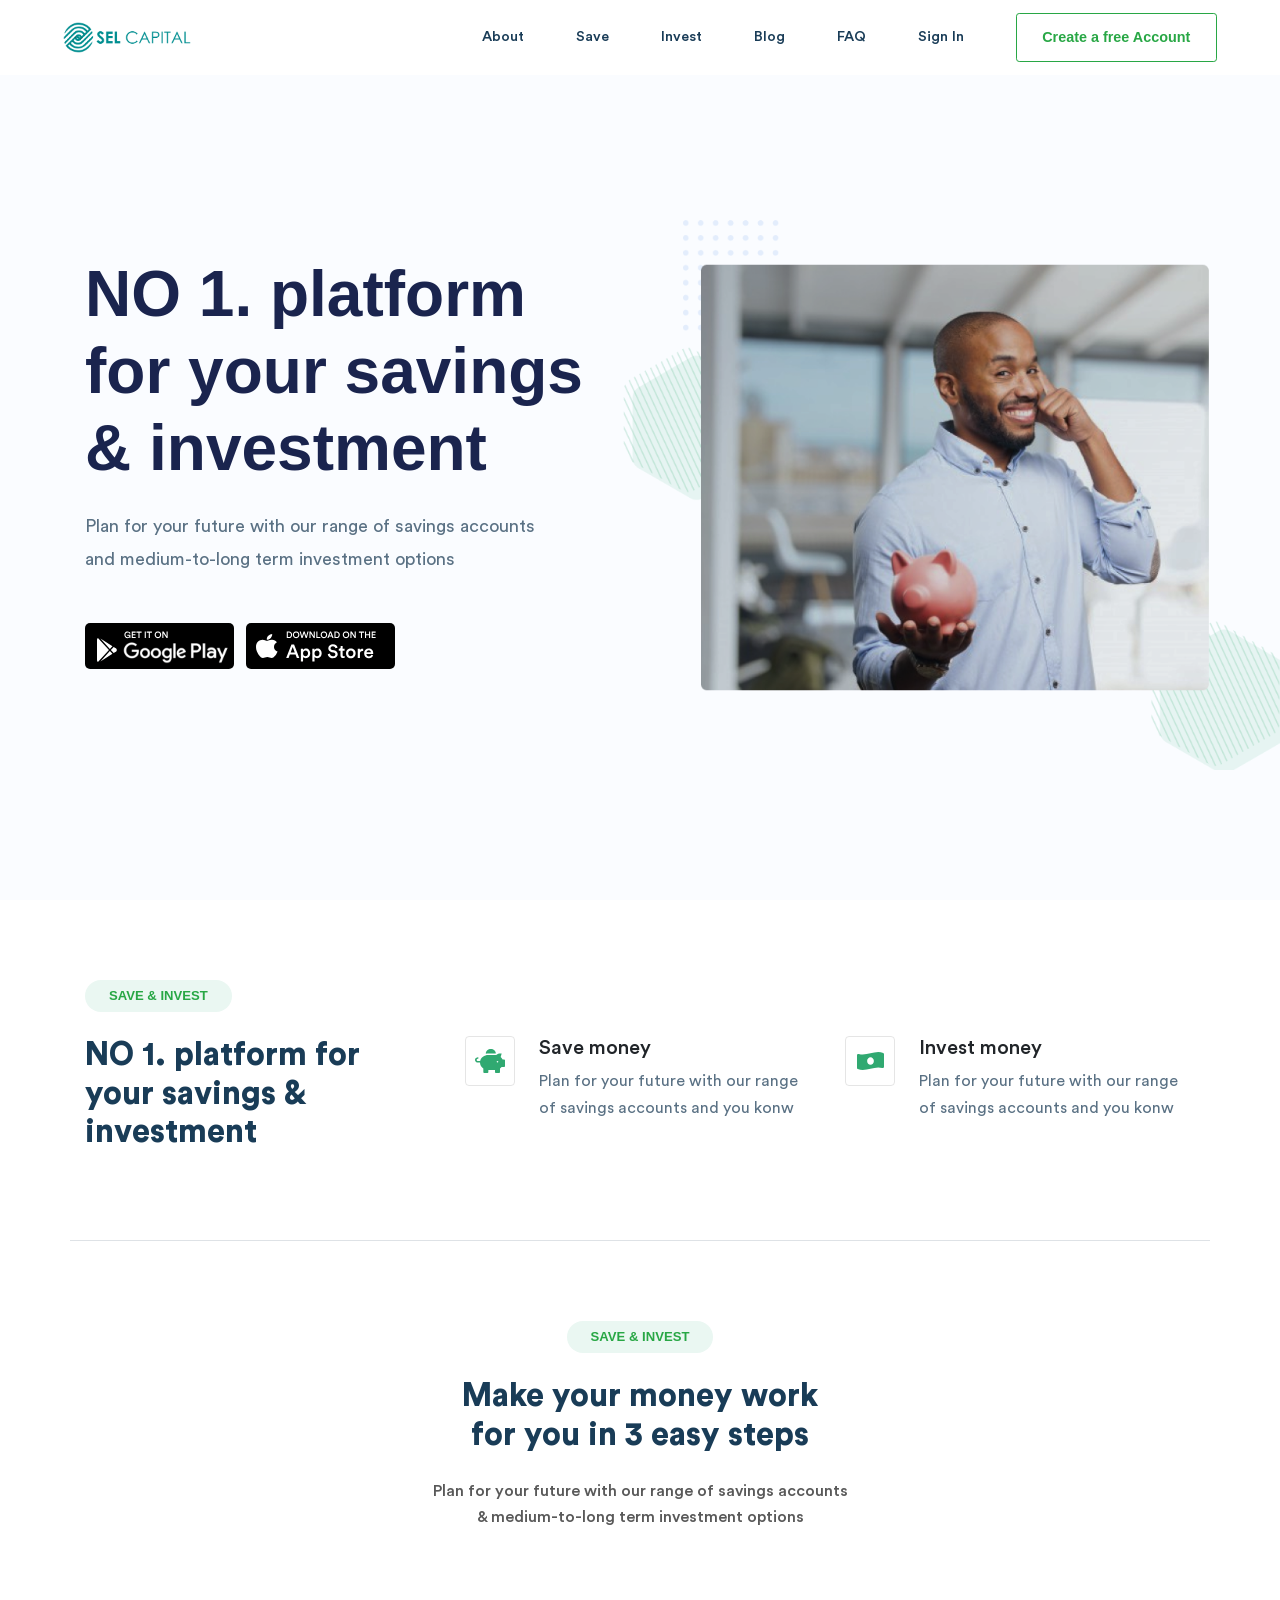
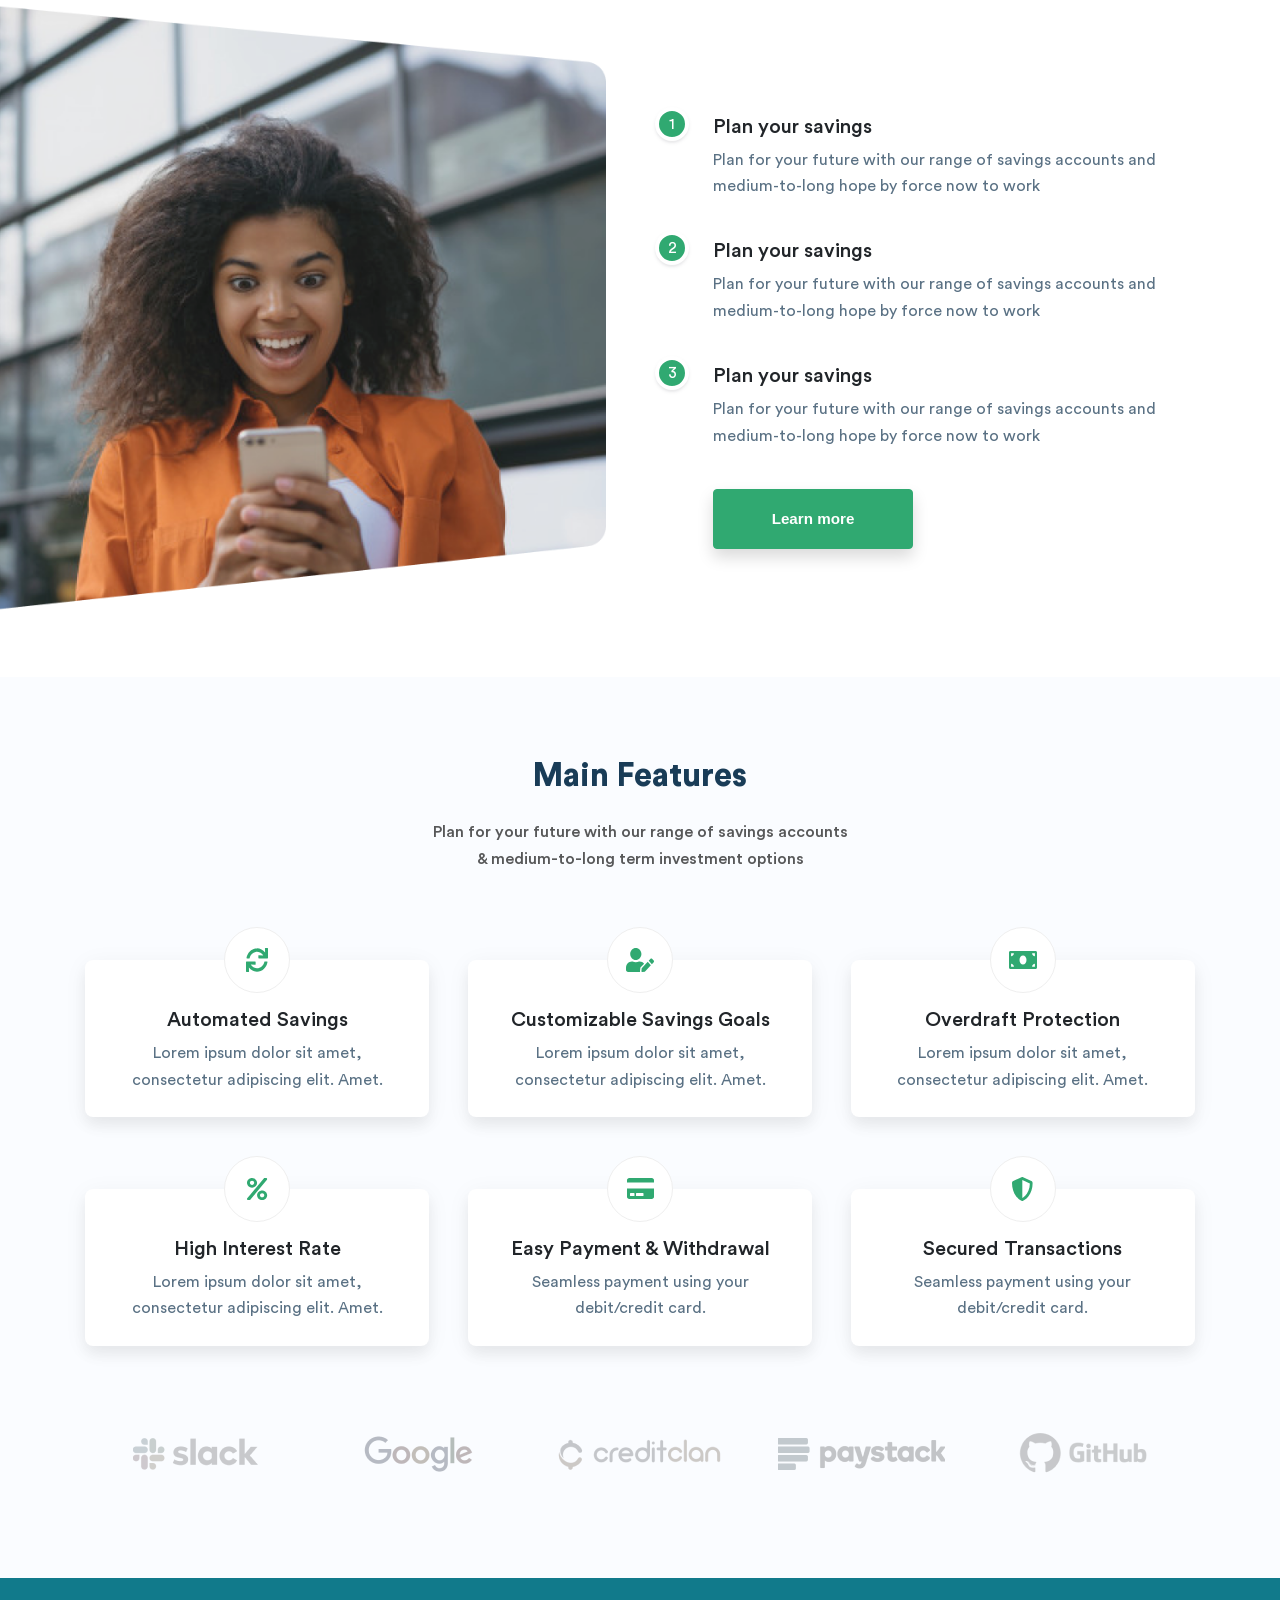
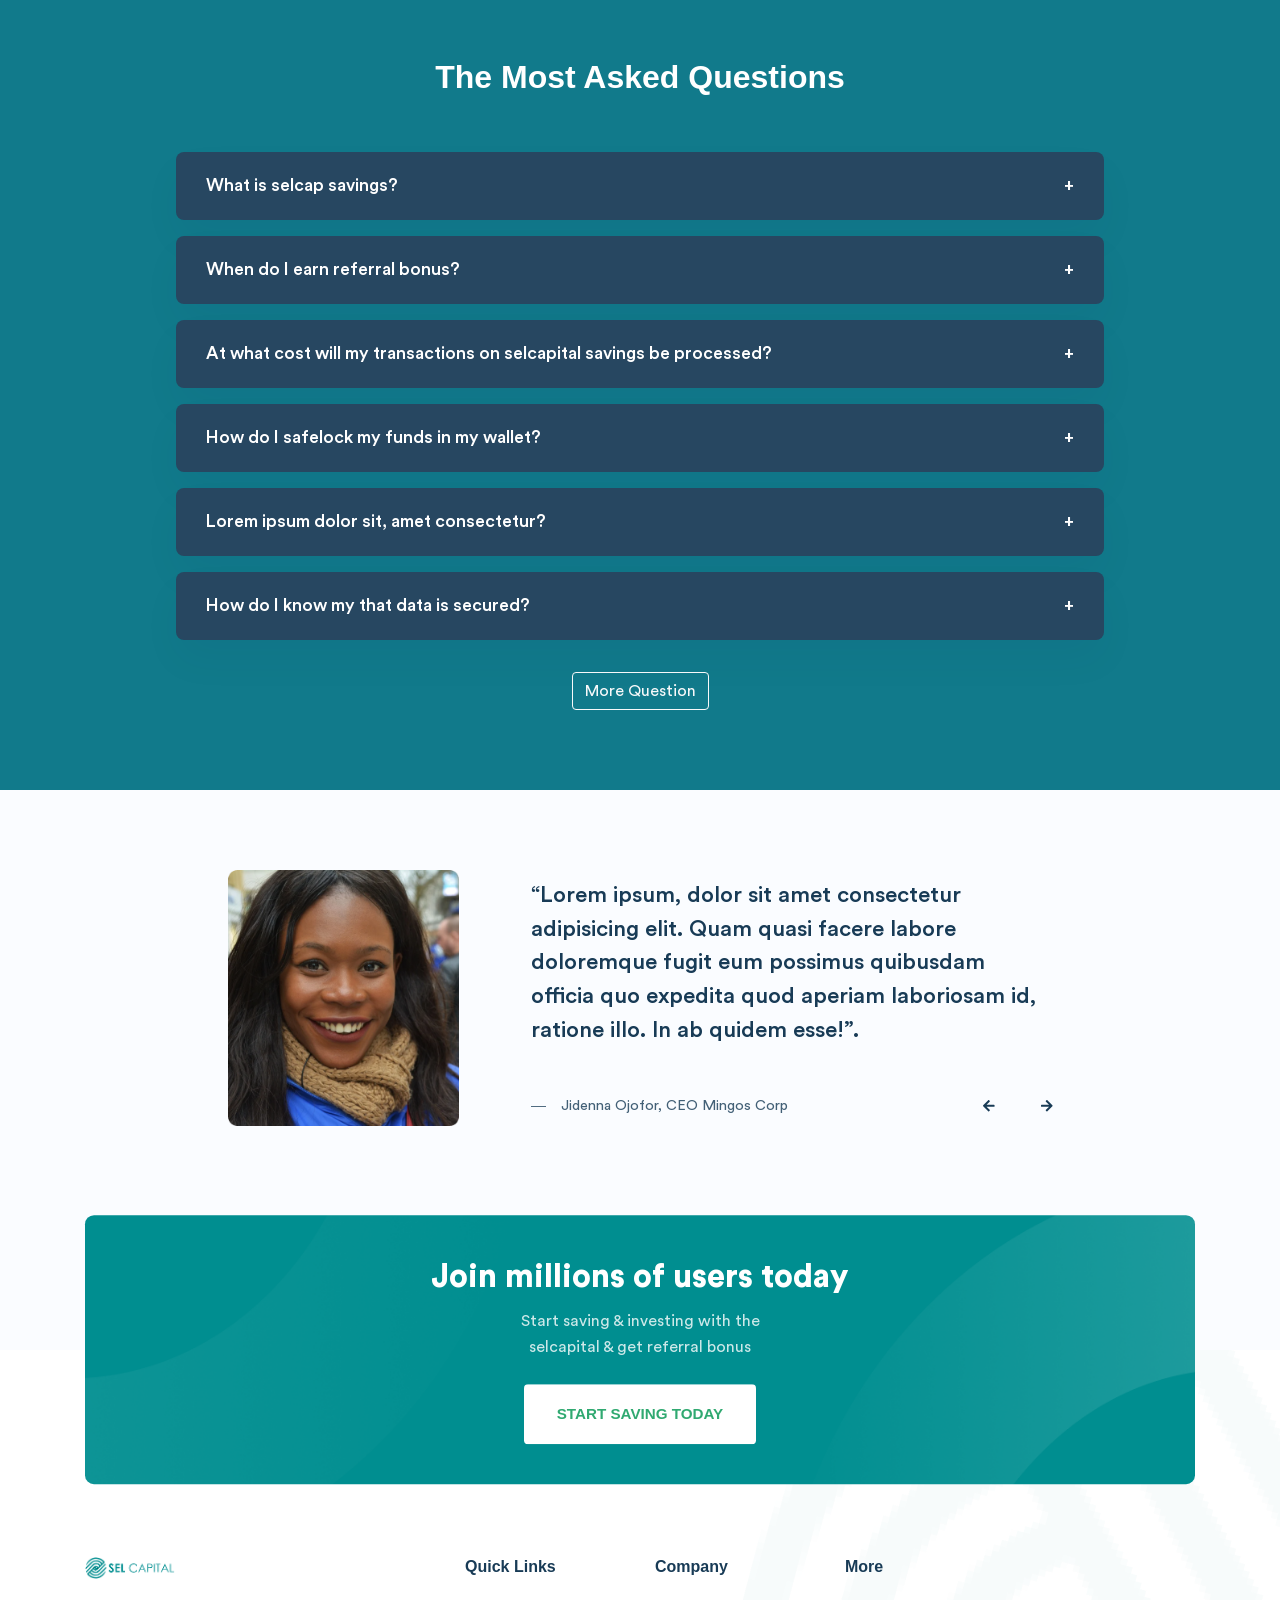
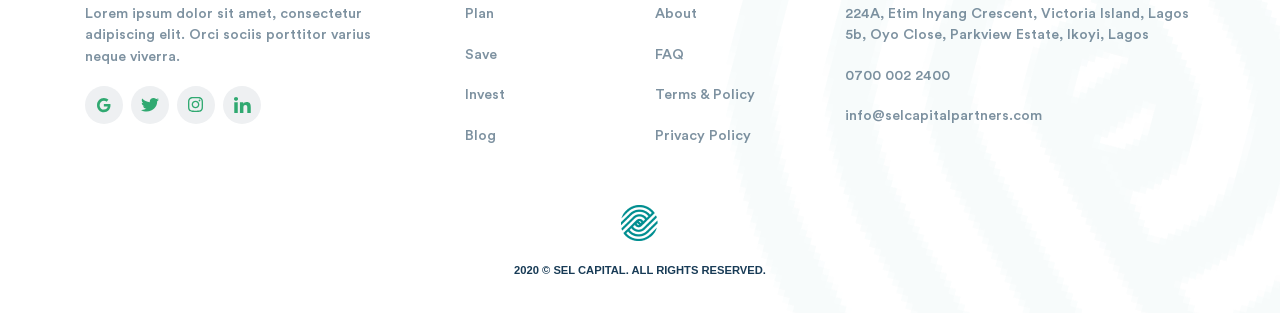
==== docs/index.html @ aa892081 "update" ====
<!DOCTYPE html>
<html lang="en">
  <head>
    <meta charset="UTF-8" />
    <meta name="viewport" content="width=device-width, initial-scale=1.0" />
    <meta http-equiv="X-UA-Compatible" content="ie=edge" />
    <title></title>

    <link rel="stylesheet" href="assets/styles/styles-5e4dbd3560.css"/>

    <script src="assets/scripts/Vendor-70d1b98e7c.js"></script>
  </head>

  <body>
    <header class="c-header d-flex align-items-center position-relative">
      <nav class="nav px-md-5">
        <div class="container-fluid">
          <div class="d-flex justify-content-between align-items-center">
            <a href="index.html">
              <img src="assets/images/logo.png" class="logo" alt="" />
            </a>
            <div class="menu">
              <!-- <a href="" class="nav__link ml-5">About Us</a> -->

              <a href="" class="nav__link nav__link--js ml-5">About</a>
              <a href="" class="nav__link nav__link--js ml-5">Save</a>
              <a href="" class="nav__link ml-5">Invest</a>
              <a href="" class="nav__link ml-5">Blog</a>
              <a href="" class="nav__link ml-5">FAQ</a>
              <a href="" class="nav__link ml-5">Sign In</a>
              <a
                href=""
                class="nav__link ml-5 btn btn-sm btn-custom btn-outline-success c-header__btn text-success"
                >Create a free Account</a
              >
            </div>
            <div class="nav__menu-icon">
              <div class="nav__menu-icon__line"></div>
            </div>
          </div>

          <div class="nav__menu">
            <a
              href="#how-it-works"
              class="mx-auto text-center nav__link nav__link--js nav__link--mobile nav__link--active"
            >
              How it works
            </a>
            <a
              href=""
              class="mx-auto text-center nav__link nav__link--js nav__link--mobile nav__link--active"
            >
            </a>
            <a
              href="https://flexednetwork.com/contacts.html"
              class="mx-auto text-center nav__link nav__link--mobile nav__link--active"
            >
              Contact Us
            </a>
          </div>
        </div>
      </nav>

      <div class="container">
        <div
          class="d-flex flex-column flex-md-row align-items-center justify-content-between c-header__inner"
        >
          <div class="c-header__text-container order-2 order-md-1">
            <h1 class="c-bold c-header__title pb-3">
              NO 1. platform <br class="d-none d-md-block" />for your savings
              <br class="d-none d-md-block" />& investment
            </h1>
            <span class="c-normal c-header__text lead">
              Plan for your future with our range of savings accounts <br />
              and medium-to-long term investment options
            </span>
            <div class="mt-5">
              <a href="" class="mr-1 mr-sm-2"
                ><img src="assets/images/svg/google.svg" alt="" />
              </a>
              <a href="" class=""
                ><img src="assets/images/svg/apple.svg" alt="" />
              </a>
            </div>
          </div>
          <div
            class="d-md-none c-header__img-container order-1 order-md-2 pl-md-3 pl-md-0"
          >
            <div class="position-relative text-right">
              <img
                src="assets/images/hero-2.jpg"
                class="position-relative rounded c-header__main-img"
                alt=""
              />
            </div>
          </div>
          <div
            class="c-header__img-container position-absolute d-none d-md-block c-header__resp order-1 order-md-2 pl-3 pl-md-0"
          >
            <div class="text-right">
              <img
                src="assets/images/hero.png"
                class="position-relative rounded c-header__main-img"
                alt=""
              />
            </div>
          </div>
        </div>
      </div>
    </header>

    <section class="bg-white">
      <div class="container section border-bottom">
        <div class="row">
          <div class="col-12">
            <div
              class="c-title text-success d-inline-block text-uppercase mb-4"
            >
              save &amp; invest
            </div>
          </div>
          <div class="col-md-4">
            <h2 class="c-title__bigger pb-5 pb-md-0">
              NO 1. platform for your savings & investment
            </h2>
          </div>
          <div class="col-md-4">
            <div class="d-flex align-items-start">
              <span
                class="c-box d-flex justify-content-center align-items-center rounded mr-4"
              >
                <img src="assets/images/svg/piggy-bank.svg" width="" alt="" />
              </span>

              <div class="pb-4 pb-md-0">
                <h5>Save money</h5>
                <p class="pr-sm-2">
                  Plan for your future with our range of savings accounts and
                  you konw
                </p>
              </div>
            </div>
          </div>
          <div class="col-md-4">
            <div class="d-flex align-items-start">
              <span
                class="c-box d-flex justify-content-center align-items-center rounded mr-4"
              >
                <img src="assets/images/svg/bill.svg" width="" alt="" />
              </span>

              <div class="pb-4 pb-md-0">
                <h5>Invest money</h5>
                <p class="pr-sm-2">
                  Plan for your future with our range of savings accounts and
                  you konw
                </p>
              </div>
            </div>
          </div>
        </div>
      </div>
    </section>

    <section class="position-relative bg-white pb-5">
      <div class="container section">
        <div class="row">
          <div class="col-12">
            <div class="text-center mx-auto">
              <div
                class="c-title text-success d-inline-block text-uppercase mb-4"
              >
                save &amp; invest
              </div>
              <h2 class="c-title__bigger pb-md-0 text-center">
                Make your money work <br class="d-none d-sm-block" />
                for you in 3 easy steps
              </h2>
              <p class="c-lead-inline pt-3">
                Plan for your future with our range of savings accounts
                <br class="d-none d-sm-block" />
                & medium-to-long term investment options
              </p>
            </div>
          </div>
        </div>
        <div class="steps">
          <div
            class="row steps__container justify-content-between align-items-center"
          >
            <div
              class="col-md-6 d-none d-md-block steps__left-img pl-md-0 mt-lg-2"
            >
              <img src="assets/images/smiling-phone.png" alt="" />
            </div>
            <div class="col-md-6">
              <img
                src="assets/images/smiling-phone.png"
                class="my-2 d-md-none"
                width="100%"
                alt=""
              />
            </div>
            <div class="col-md-6 mt-5">
              <div class="d-flex mb-3">
                <span
                  class="steps__number d-flex align-items-center justify-content-center c-normal mr-4"
                >
                  1</span
                >
                <div class="pt-2">
                  <h5>Plan your savings</h5>
                  <p>
                    Plan for your future with our range of savings accounts and
                    medium-to-long hope by force now to work
                  </p>
                </div>
              </div>
              <div class="d-flex mb-3">
                <span
                  class="steps__number d-flex align-items-center justify-content-center c-normal mr-4"
                >
                  2</span
                >
                <div class="pt-2">
                  <h5>Plan your savings</h5>
                  <p>
                    Plan for your future with our range of savings accounts and
                    medium-to-long hope by force now to work
                  </p>
                </div>
              </div>
              <div class="d-flex">
                <span
                  class="steps__number d-flex align-items-center justify-content-center c-normal mr-4"
                >
                  3</span
                >
                <div class="pt-2">
                  <h5>Plan your savings</h5>
                  <p>
                    Plan for your future with our range of savings accounts and
                    medium-to-long hope by force now to work
                  </p>
                </div>
              </div>
              <div class="d-flex">
                <span class="steps__number mr-4" style="visibility: hidden">
                </span>

                <div class="pt-4">
                  <button class="btn shadow btn-custom btn-success">
                    Learn more
                  </button>
                </div>
              </div>
            </div>
          </div>
        </div>
      </div>
    </section>

    <section>
      <div class="container section">
        <div class="row">
          <div class="col-12">
            <div class="text-center mx-auto">
              <h2 class="c-title__bigger pb-md-0 text-center">Main Features</h2>
              <p class="c-lead-inline pt-3">
                Plan for your future with our range of savings accounts
                <br class="d-none d-sm-block" />
                & medium-to-long term investment options
              </p>
            </div>
          </div>

          <div class="col-12">
            <div
              class="d-flex flex-wrap justify-content-between align-items-stretch"
            >
              <div
                class="feat bg-white text-center pl-4 pr-4 pb-2 position-relative"
              >
                <span class="feat__icon">
                  <img src="assets/images/svg/sync.svg" alt="" />
                </span>
                <h5>Automated Savings</h5>
                <p>
                  Lorem ipsum dolor sit amet, consectetur adipiscing elit. Amet.
                </p>
              </div>
              <div
                class="feat bg-white text-center pl-4 pr-4 pb-2 position-relative"
              >
                <span class="feat__icon">
                  <img src="assets/images/svg/custom.svg" alt="" />
                </span>
                <h5>Customizable Savings Goals</h5>
                <p>
                  Lorem ipsum dolor sit amet, consectetur adipiscing elit. Amet.
                </p>
              </div>
              <div
                class="feat bg-white text-center pl-4 pr-4 pb-2 position-relative"
              >
                <span class="feat__icon">
                  <img src="assets/images/svg/bills.svg" alt="" />
                </span>
                <h5>Overdraft Protection</h5>
                <p>
                  Lorem ipsum dolor sit amet, consectetur adipiscing elit. Amet.
                </p>
              </div>
              <div
                class="feat bg-white text-center pl-4 pr-4 pb-2 position-relative"
              >
                <span class="feat__icon">
                  <img src="assets/images/svg/percentage.svg" alt="" />
                </span>
                <h5>High Interest Rate</h5>
                <p>
                  Lorem ipsum dolor sit amet, consectetur adipiscing elit. Amet.
                </p>
              </div>
              <div
                class="feat bg-white text-center pl-4 pr-4 pb-2 position-relative"
              >
                <span class="feat__icon">
                  <img src="assets/images/svg/card.svg" alt="" />
                </span>

                <h5>Easy Payment &amp; Withdrawal</h5>
                <p>Seamless payment using your debit/credit card.</p>
              </div>
              <div
                class="feat bg-white text-center pl-4 pr-4 pb-2 position-relative"
              >
                <span class="feat__icon">
                  <img src="assets/images/svg/shield.svg" alt="" />
                </span>
                <h5>Secured Transactions</h5>
                <p>Seamless payment using your debit/credit card.</p>
              </div>
            </div>
          </div>
        </div>
        <div class="row">
          <div class="col-12">
            <div
              class="d-flex partner__container flex-wrap align-items-center justify-content-around"
            >
              <div class="partner position-relative mx-2 my-3">
                <img
                  src="assets/images/slack.png"
                  class="partner__img"
                  alt=""
                  style="opacity: 0.3"
                />
              </div>
              <div class="partner position-relative mx-2 my-3">
                <img
                  src="assets/images/google.png"
                  class="partner__img"
                  alt=""
                />
              </div>
              <div class="partner position-relative mx-2 my-3">
                <img
                  src="assets/images/creditclan.png"
                  class="partner__img"
                  alt=""
                />
              </div>
              <div class="partner position-relative mx-2 my-3">
                <img
                  src="assets/images/paystack.png"
                  class="partner__img"
                  alt=""
                />
              </div>
              <div class="partner position-relative mx-2 my-3">
                <img
                  src="assets/images/github12.png"
                  class="partner__img"
                  alt=""
                />
              </div>
            </div>
          </div>
        </div>
      </div>
    </section>

    <section class="faq__section" id="faq">
      <div class="container section">
        <div class="row">
          <div class="col-12 mb-5">
            <div class="text-center">
              <h2 class="text-center c-bold text-white">
                The Most Asked Questions
              </h2>
            </div>
          </div>
          <div class="col-11 mx-auto">
            <div class="faq__container">
              <div class="row">
                <div class="col-11 mx-auto">
                  <div class="faq__item" style="height: 68px">
                    <div class="faq__header">
                      <span
                        class="d-flex justify-content-start c-normal text-white"
                      >
                        What is selcap savings?
                      </span>
                      <span class="minus text-white"> − </span>
                      <span class="plus text-white"> + </span>
                    </div>
                    <div class="faq__content">
                      <p class="c-normal">
                        Lorem ipsum dolor, sit amet consectetur adipisicing
                        elit. Alias et, cumque harum illum, veritatis odio
                        aliquam voluptates iste atque, illo rerum? Aliquid vitae
                        nihil incidunt odit a beatae, totam minima.
                      </p>
                    </div>
                  </div>
                  <div class="faq__item" style="height: 68px">
                    <div class="faq__header">
                      <span
                        class="d-flex justify-content-start c-normal text-white"
                      >
                        When do I earn referral bonus?
                      </span>
                      <span class="minus text-white"> − </span>
                      <span class="plus text-white"> + </span>
                    </div>
                    <div class="faq__content">
                      <p class="c-normal">
                        Lorem ipsum dolor, sit amet consectetur adipisicing
                        elit. Alias et, cumque harum illum, veritatis odio
                        aliquam voluptates iste atque, illo rerum? Aliquid vitae
                        nihil incidunt odit a beatae, totam minima.
                      </p>
                    </div>
                  </div>
                  <div class="faq__item" style="height: 68px">
                    <div class="faq__header">
                      <span
                        class="d-flex justify-content-start c-normal text-white"
                      >
                        At what cost will my transactions on selcapital savings
                        be processed?
                      </span>
                      <span class="minus text-white"> − </span>
                      <span class="plus text-white"> + </span>
                    </div>
                    <div class="faq__content">
                      <p class="c-normal">
                        Lorem ipsum, dolor sit amet consectetur adipisicing
                        elit. Deleniti fugit rem sit. Voluptatum placeat magni
                        fuga saepe possimus quod exercitationem provident
                        voluptate aspernatur perferendis. Quae, distinctio
                        rerum. Ut, veritatis ipsam!
                      </p>
                    </div>
                  </div>
                  <div class="faq__item" style="height: 68px">
                    <div class="faq__header">
                      <span
                        class="d-flex justify-content-start c-normal text-white"
                      >
                        How do I safelock my funds in my wallet?
                      </span>
                      <span class="minus text-white"> − </span>
                      <span class="plus text-white"> + </span>
                    </div>
                    <div class="faq__content">
                      <p class="c-normal">
                        Lorem, ipsum dolor sit amet consectetur adipisicing
                        elit. Sint odio dolore ea quibusdam inventore quae
                        reiciendis quia voluptatum dolorum. Quasi non omnis
                        voluptatum tempore magnam aliquam explicabo commodi iste
                        perspiciatis!
                      </p>
                    </div>
                  </div>
                  <div class="faq__item" style="height: 68px">
                    <div class="faq__header">
                      <span
                        class="d-flex justify-content-start c-normal text-white"
                      >
                        Lorem ipsum dolor sit, amet consectetur?
                      </span>
                      <span class="minus text-white"> − </span>
                      <span class="plus text-white"> + </span>
                    </div>
                    <div class="faq__content">
                      <p class="c-normal">
                        Lorem ipsum dolor sit, amet consectetur adipisicing
                        elit. Porro sapiente eaque est dolorem corporis iste
                        laudantium, suscipit facere impedit non provident. Omnis
                        hic vel provident doloribus aspernatur, quo illo sunt.
                      </p>
                    </div>
                  </div>
                  <div class="faq__item" style="height: 68px">
                    <div class="faq__header">
                      <span
                        class="d-flex justify-content-start c-normal text-white"
                      >
                        How do I know my that data is secured?
                      </span>
                      <span class="minus text-white"> − </span>
                      <span class="plus text-white"> + </span>
                    </div>
                    <div class="faq__content">
                      <p class="c-normal">
                        Lorem ipsum dolor sit amet consectetur, adipisicing
                        elit. Reiciendis ea modi nihil delectus labore corrupti
                        accusantium, ad commodi obcaecati, accusamus quasi
                        possimus id minima nisi, facilis nesciunt ab
                        consequuntur? Maxime!Rerum quasi delectus quidem! Modi
                        nulla perspiciatis architecto neque nostrum expedita
                        totam aliquam earum explicabo beatae labore numquam,
                        dolores doloribus ab deserunt accusamus molestiae
                        sapiente illum mollitia suscipit. Architecto, labore.
                      </p>
                    </div>
                  </div>
                  <div
                    class="d-flex pt-3 justify-content-center align-items-center"
                  >
                    <a href="" class="btn-md btn btn-outline-light">
                      More Question
                    </a>
                  </div>
                </div>
              </div>
              <!-- <div class="faq-img">
                <img src="images/faq.svg" alt="" />
              </div> -->
            </div>
          </div>
        </div>
      </div>
    </section>

    <section class="testimonial__section">
      <div class="container section">
        <div class="row">
          <div class="col-md-9 mx-auto">
            <div class="testimonial__wrapper">
              <div
                class="d-flex flex-wrap align-items-center justify-content-between"
              >
                <div class="testimonial__img position-relative pr-sm-3">
                  <img src="assets/images/testpic.png" alt="" />
                </div>
                <div class="testimonial__text">
                  <span
                    class="testimonial__inner-text pl-md-5 pt-4 pt-md-0 d-block"
                  >
                    &OpenCurlyDoubleQuote;Lorem ipsum, dolor sit amet
                    consectetur adipisicing elit. Quam quasi facere labore
                    doloremque fugit eum possimus quibusdam officia quo expedita
                    quod aperiam laboriosam id, ratione illo. In ab quidem
                    esse!&CloseCurlyDoubleQuote;.
                  </span>

                  <small
                    class="pl-sm-5 pt-5 d-flex align-items-center justify-content-between"
                  >
                    <span class="testimonial__label"
                      >Jidenna Ojofor, CEO Mingos Corp</span
                    >

                    <span
                      class="testimonial__control d-flex align-items-center justify-content-between"
                    >
                      <img
                        width="12"
                        src="assets/images/svg/back-arrow.svg"
                        alt=""
                      />
                      <img
                        width="12"
                        src="assets/images/svg/foward-arrow.svg"
                        alt=""
                      />
                    </span>
                  </small>
                </div>
              </div>
            </div>
          </div>
        </div>
      </div>
    </section>

    <footer class="footer bg-white">
      <div class="container strip__container">
        <div class="row">
          <div class="col-sm-12 mx-auto">
            <div class="strip text-center">
              <h1 class="c-bolder text-white strip__title">
                Join millions of users today
              </h1>
              <p class="text-white">
                Start saving & investing with the
                <br class="d-none d-sm-inline-block" />
                selcapital & get referral bonus
              </p>
              <div class="text-center mt-4">
                <button class="btn bg-white btn-custom text-uppercase">
                  Start saving today
                </button>
              </div>
            </div>
          </div>
        </div>
      </div>
      <div class="container">
        <div class="row footer__box justify-content-between">
          <div
            class="col-md-4 col-sm-6 col-12 mb-3 mb-md-0 text-center text-sm-left"
          >
            <ul class="footer__list-wrapper pr-5">
              <li class="footer__list__header">
                <img src="assets/images/logo.png" class="logo" />
              </li>
              <li>
                Lorem ipsum dolor sit amet, consectetur adipiscing elit. Orci
                sociis porttitor varius neque viverra.
              </li>
              <li
                class="d-flex align-items-center justify-content-center justify-content-sm-start"
              >
                <a
                  href=""
                  class="footer__social-link d-flex justify-content-center align-items-center mr-2"
                >
                  <img src="assets/images/svg/Vector.svg" alt="" />
                </a>
                <a
                  href=""
                  class="footer__social-link d-flex justify-content-center align-items-center mr-2"
                >
                  <img src="assets/images/svg/Vector-1.svg" alt="" />
                </a>
                <a
                  href=""
                  class="footer__social-link d-flex justify-content-center align-items-center mr-2"
                >
                  <img src="assets/images/svg/Vector-2.svg" alt="" />
                </a>
                <a
                  href=""
                  class="footer__social-link d-flex justify-content-center align-items-center"
                >
                  <img src="assets/images/svg/Vector-3.svg" alt="" />
                </a>
              </li>
            </ul>
          </div>
          <div
            class="col-md col-sm-6 col-12 mb-3 mb-md-0 text-center text-sm-left"
          >
            <ul class="footer__list-wrapper">
              <li class="footer__list__header">Quick Links</li>
              <li><a href="">Plan</a></li>
              <li><a href="">Save</a></li>
              <li><a href="">Invest</a></li>
              <li><a href="">Blog</a></li>
            </ul>
          </div>
          <div
            class="col-md col-sm-6 col-12 mb-3 mb-md-0 text-center text-sm-left"
          >
            <ul class="footer__list-wrapper">
              <li class="footer__list__header">Company</li>
              <li><a href="">About</a></li>
              <li><a href="">FAQ</a></li>
              <li><a href="">Terms &amp Policy</a></li>
              <li><a href="">Privacy Policy</a></li>
            </ul>
          </div>
          <div
            class="col-md-4 col-sm-6 col-12 mb-3 mb-md-0 text-center text-sm-left"
          >
            <ul class="footer__list-wrapper">
              <li class="footer__list__header">More</li>
              <li>
                224A, Etim Inyang Crescent, Victoria Island, Lagos 5b, Oyo
                Close, Parkview Estate, Ikoyi, Lagos
              </li>
              <li>0700 002 2400</li>
              <li>info@selcapitalpartners.com</li>
            </ul>
          </div>
        </div>
        <div class="row">
          <div class="col-12">
            <div class="text-center">
              <img
                src="assets/images/logo-sm.png"
                class="d-block mx-auto mt-4 mb-3"
                alt=""
              />
              <small class="footer__copy text-uppercase">
                2020 &COPY; SEL CAPITAL. ALL RIGHTS RESERVED.
              </small>
            </div>
          </div>
        </div>
      </div>
    </footer>

    <script
      src="https://code.jquery.com/jquery-3.5.1.min.js"
      integrity="sha256-9/aliU8dGd2tb6OSsuzixeV4y/faTqgFtohetphbbj0="
      crossorigin="anonymous"
    ></script>

    <script src="assets/scripts/App-77e25b28bc.js"></script>
  </body>
</html>
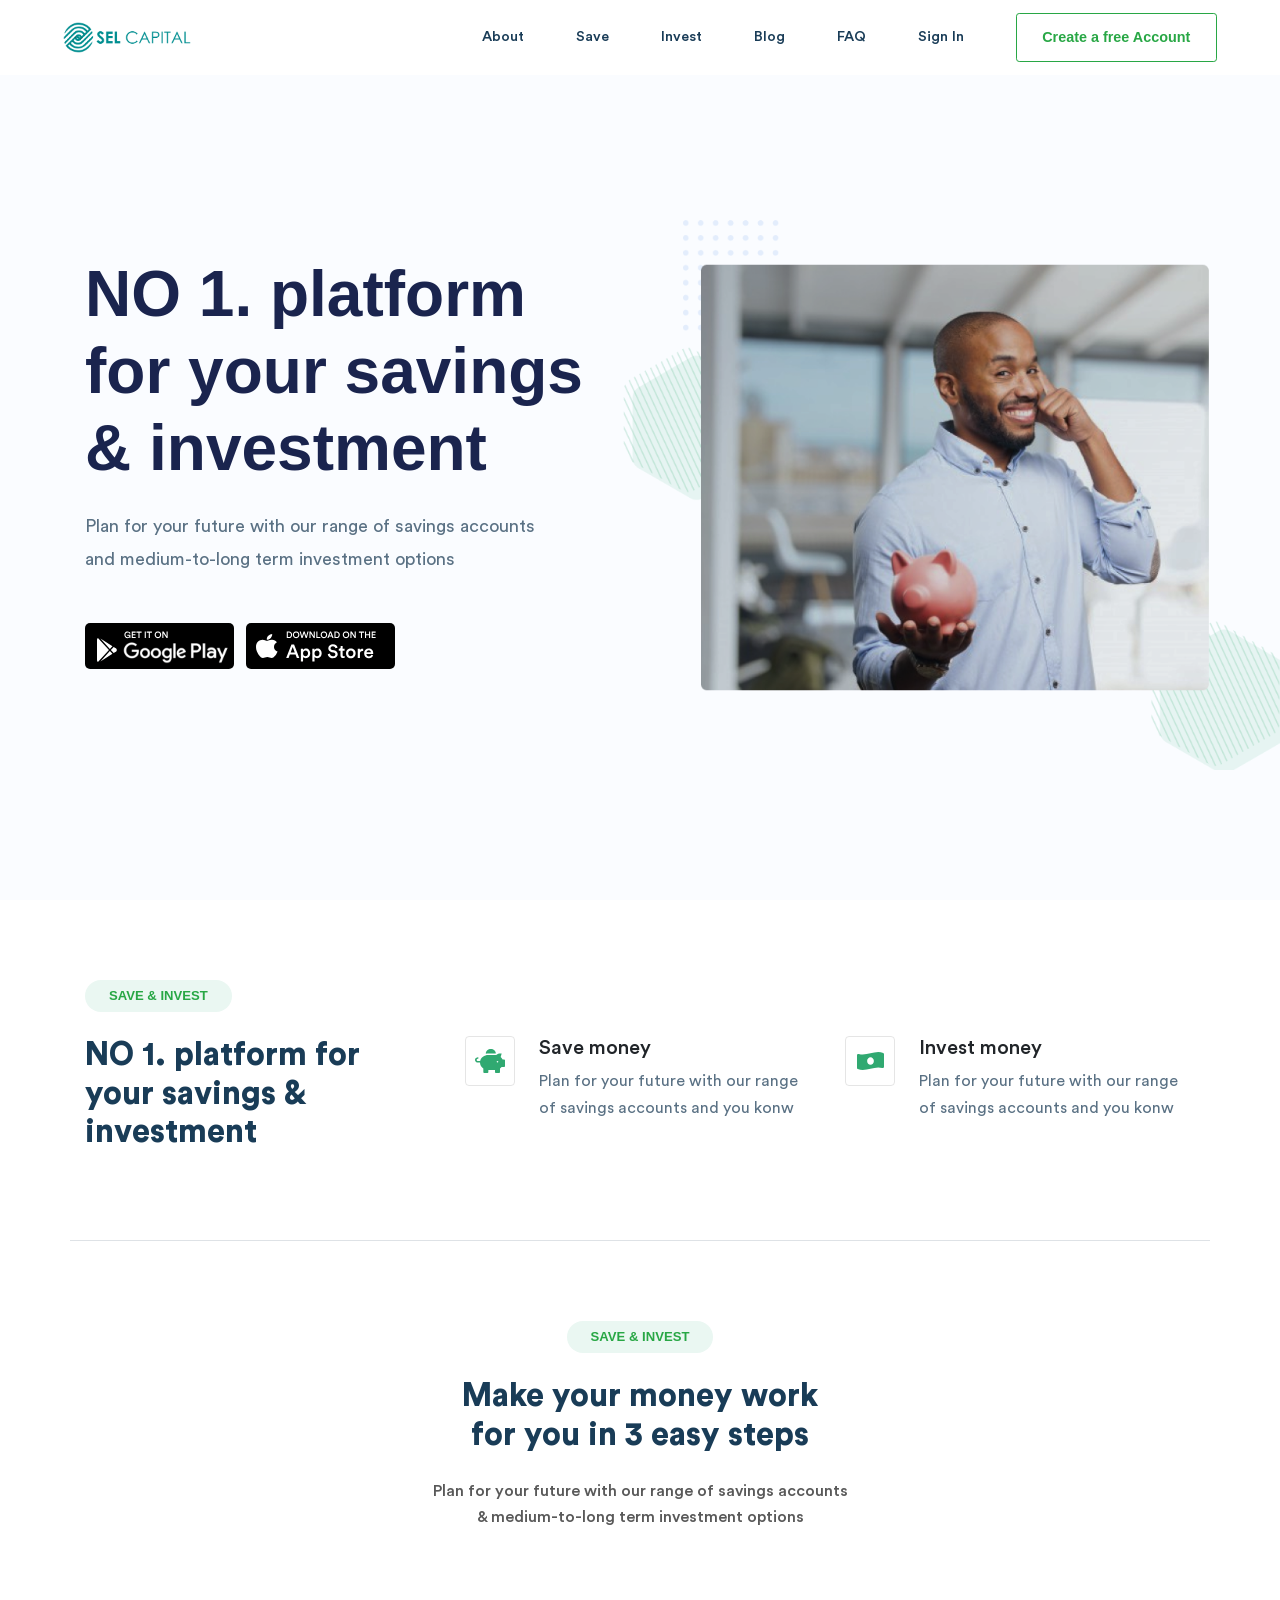
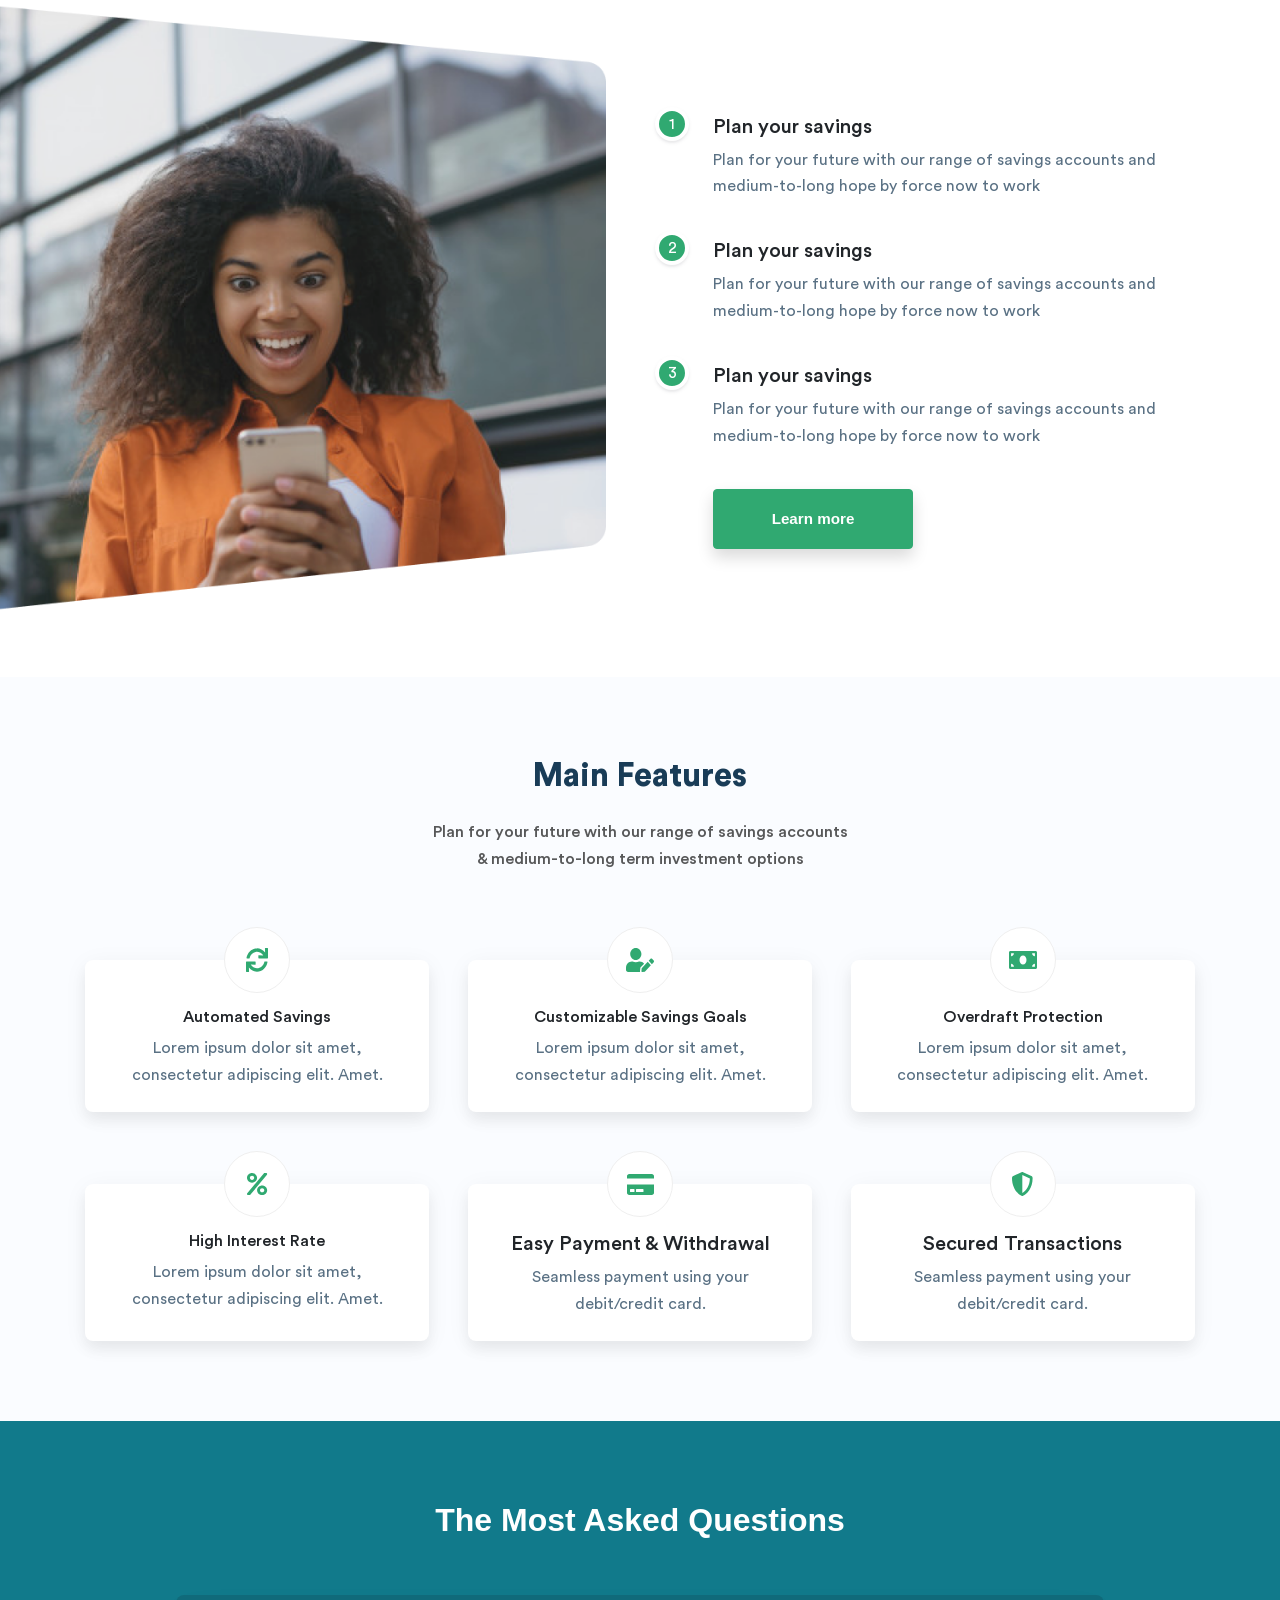
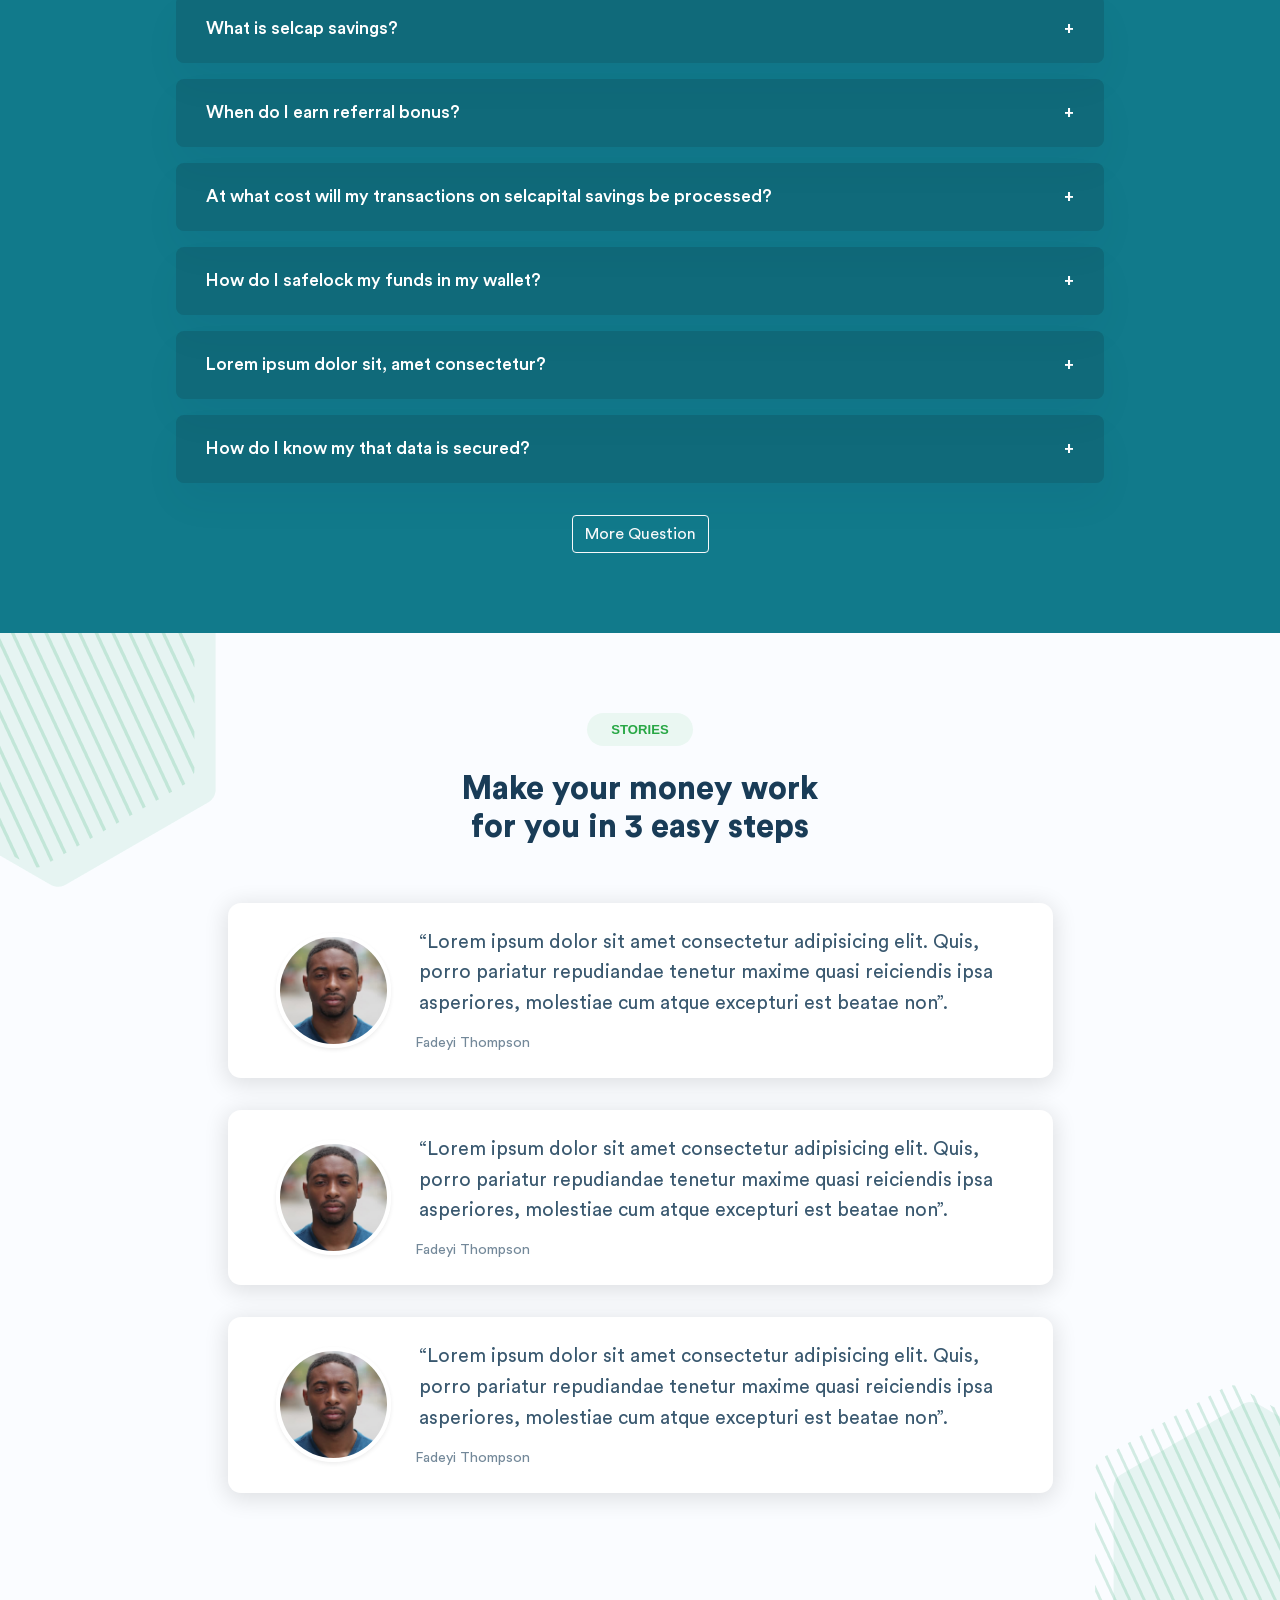
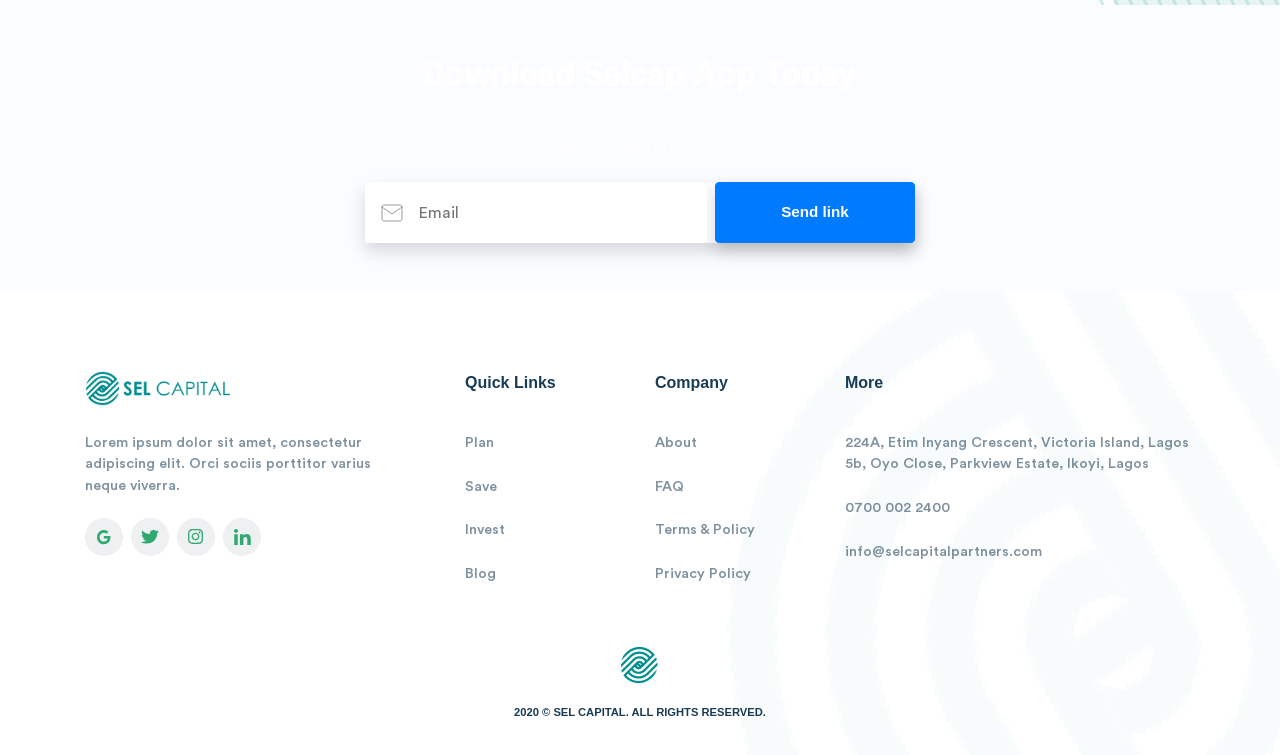
==== commit c958531f: "redesign testimonials" ====
--- a/docs/index.html
+++ b/docs/index.html
@@ -6,7 +6,7 @@
     <meta http-equiv="X-UA-Compatible" content="ie=edge" />
     <title></title>
 
-    <link rel="stylesheet" href="assets/styles/styles-5e4dbd3560.css"/>
+    <link rel="stylesheet" href="assets/styles/styles-45f770e474.css"/>
 
     <script src="assets/scripts/Vendor-70d1b98e7c.js"></script>
   </head>
@@ -284,7 +284,7 @@
                 <span class="feat__icon">
                   <img src="assets/images/svg/sync.svg" alt="" />
                 </span>
-                <h5>Automated Savings</h5>
+                <h6>Automated Savings</h6>
                 <p>
                   Lorem ipsum dolor sit amet, consectetur adipiscing elit. Amet.
                 </p>
@@ -295,7 +295,7 @@
                 <span class="feat__icon">
                   <img src="assets/images/svg/custom.svg" alt="" />
                 </span>
-                <h5>Customizable Savings Goals</h5>
+                <h6>Customizable Savings Goals</h6>
                 <p>
                   Lorem ipsum dolor sit amet, consectetur adipiscing elit. Amet.
                 </p>
@@ -306,7 +306,7 @@
                 <span class="feat__icon">
                   <img src="assets/images/svg/bills.svg" alt="" />
                 </span>
-                <h5>Overdraft Protection</h5>
+                <h6>Overdraft Protection</h6>
                 <p>
                   Lorem ipsum dolor sit amet, consectetur adipiscing elit. Amet.
                 </p>
@@ -317,7 +317,7 @@
                 <span class="feat__icon">
                   <img src="assets/images/svg/percentage.svg" alt="" />
                 </span>
-                <h5>High Interest Rate</h5>
+                <h6>High Interest Rate</h6>
                 <p>
                   Lorem ipsum dolor sit amet, consectetur adipiscing elit. Amet.
                 </p>
@@ -344,7 +344,7 @@
             </div>
           </div>
         </div>
-        <div class="row">
+        <!-- <div class="row">
           <div class="col-12">
             <div
               class="d-flex partner__container flex-wrap align-items-center justify-content-around"
@@ -387,14 +387,14 @@
               </div>
             </div>
           </div>
-        </div>
+        </div> -->
       </div>
     </section>
 
     <section class="faq__section" id="faq">
       <div class="container section">
         <div class="row">
-          <div class="col-12 mb-5">
+          <div class="col-md-12 mb-5">
             <div class="text-center">
               <h2 class="text-center c-bold text-white">
                 The Most Asked Questions
@@ -545,51 +545,86 @@
       </div>
     </section>
 
-    <section class="testimonial__section">
+    <section class="testimonial__section position-relative">
+      <img
+        src="assets/images/shape.png"
+        class="position-absolute testimonial__bg"
+        alt=""
+      />
+      <img
+        src="assets/images/Shape-2.png"
+        class="position-absolute testimonial__bg-two"
+        alt=""
+      />
       <div class="container section">
         <div class="row">
+          <div class="col-12">
+            <div class="text-center mx-auto">
+              <div
+                class="c-title text-success d-inline-block text-uppercase mb-4"
+              >
+                STORIES
+              </div>
+              <h2 class="c-title__bigger pb-5 text-center">
+                Make your money work <br class="d-none d-sm-block" />
+                for you in 3 easy steps
+              </h2>
+            </div>
+          </div>
+        </div>
+        <div class="row">
           <div class="col-md-9 mx-auto">
-            <div class="testimonial__wrapper">
-              <div
-                class="d-flex flex-wrap align-items-center justify-content-between"
-              >
-                <div class="testimonial__img position-relative pr-sm-3">
-                  <img src="assets/images/testpic.png" alt="" />
-                </div>
-                <div class="testimonial__text">
-                  <span
-                    class="testimonial__inner-text pl-md-5 pt-4 pt-md-0 d-block"
-                  >
-                    &OpenCurlyDoubleQuote;Lorem ipsum, dolor sit amet
-                    consectetur adipisicing elit. Quam quasi facere labore
-                    doloremque fugit eum possimus quibusdam officia quo expedita
-                    quod aperiam laboriosam id, ratione illo. In ab quidem
-                    esse!&CloseCurlyDoubleQuote;.
-                  </span>
-
-                  <small
-                    class="pl-sm-5 pt-5 d-flex align-items-center justify-content-between"
-                  >
-                    <span class="testimonial__label"
-                      >Jidenna Ojofor, CEO Mingos Corp</span
-                    >
-
-                    <span
-                      class="testimonial__control d-flex align-items-center justify-content-between"
-                    >
-                      <img
-                        width="12"
-                        src="assets/images/svg/back-arrow.svg"
-                        alt=""
-                      />
-                      <img
-                        width="12"
-                        src="assets/images/svg/foward-arrow.svg"
-                        alt=""
-                      />
-                    </span>
-                  </small>
-                </div>
+            <div
+              class="testimonial__box py-4 px-5 bg-white d-flex flex-column flex-md-row align-items-center"
+            >
+              <div class="testimonial__avatar shadow-sm mr-4">
+                <img src="assets/images/avatar.jpg" alt="" />
+              </div>
+              <div
+                class="testimonial__content text-center text-md-left mt-3 mt-md-0"
+              >
+                <p class="testimonial__text c-normal px-1">
+                  &OpenCurlyDoubleQuote;Lorem ipsum dolor sit amet consectetur
+                  adipisicing elit. Quis, porro pariatur repudiandae tenetur
+                  maxime quasi reiciendis ipsa asperiores, molestiae cum atque
+                  excepturi est beatae non&CloseCurlyDoubleQuote;.
+                </p>
+
+                <small class="testimonial__label"> Fadeyi Thompson </small>
+              </div>
+            </div>
+            <div
+              class="testimonial__box py-4 px-5 bg-white d-flex flex-column flex-md-row align-items-center"
+            >
+              <div class="testimonial__avatar shadow-sm mr-4">
+                <img src="assets/images/avatar.jpg" alt="" />
+              </div>
+              <div class="testimonial__content">
+                <p class="testimonial__text c-normal px-1">
+                  &OpenCurlyDoubleQuote;Lorem ipsum dolor sit amet consectetur
+                  adipisicing elit. Quis, porro pariatur repudiandae tenetur
+                  maxime quasi reiciendis ipsa asperiores, molestiae cum atque
+                  excepturi est beatae non&CloseCurlyDoubleQuote;.
+                </p>
+
+                <small class="testimonial__label"> Fadeyi Thompson </small>
+              </div>
+            </div>
+            <div
+              class="testimonial__box py-4 px-5 bg-white d-flex flex-column flex-md-row align-items-center"
+            >
+              <div class="testimonial__avatar shadow-sm mr-4">
+                <img src="assets/images/avatar.jpg" alt="" />
+              </div>
+              <div class="testimonial__content">
+                <p class="testimonial__text c-normal px-1">
+                  &OpenCurlyDoubleQuote;Lorem ipsum dolor sit amet consectetur
+                  adipisicing elit. Quis, porro pariatur repudiandae tenetur
+                  maxime quasi reiciendis ipsa asperiores, molestiae cum atque
+                  excepturi est beatae non&CloseCurlyDoubleQuote;.
+                </p>
+
+                <small class="testimonial__label"> Fadeyi Thompson </small>
               </div>
             </div>
           </div>
@@ -597,28 +632,39 @@
       </div>
     </section>
 
-    <footer class="footer bg-white">
-      <div class="container strip__container">
+    <section class="strip__section">
+      <div class="container-fluid py-5">
         <div class="row">
           <div class="col-sm-12 mx-auto">
             <div class="strip text-center">
               <h1 class="c-bolder text-white strip__title">
-                Join millions of users today
+                Download Selcap App Today
               </h1>
               <p class="text-white">
-                Start saving & investing with the
+                Lorem ipsum dolor sit amet consectetur adipis
                 <br class="d-none d-sm-inline-block" />
                 selcapital & get referral bonus
               </p>
-              <div class="text-center mt-4">
-                <button class="btn bg-white btn-custom text-uppercase">
-                  Start saving today
+              <div
+                class="text-center shadow mx-auto d-inline-flex flex-column flex-md-row mt-2"
+              >
+                <div class="c-input__container px-2">
+                  <img src="assets/images/svg/mail.svg" class="mx-2" alt="" />
+                  <input type="text" class="c-input" placeholder="Email" />
+                </div>
+                <button
+                  class="btn btn-primary btn-custom text-white ml-md-2 shadow mt-3 mt-md-0"
+                >
+                  Send link
                 </button>
               </div>
             </div>
           </div>
         </div>
       </div>
+    </section>
+
+    <footer class="footer bg-white">
       <div class="container">
         <div class="row footer__box justify-content-between">
           <div
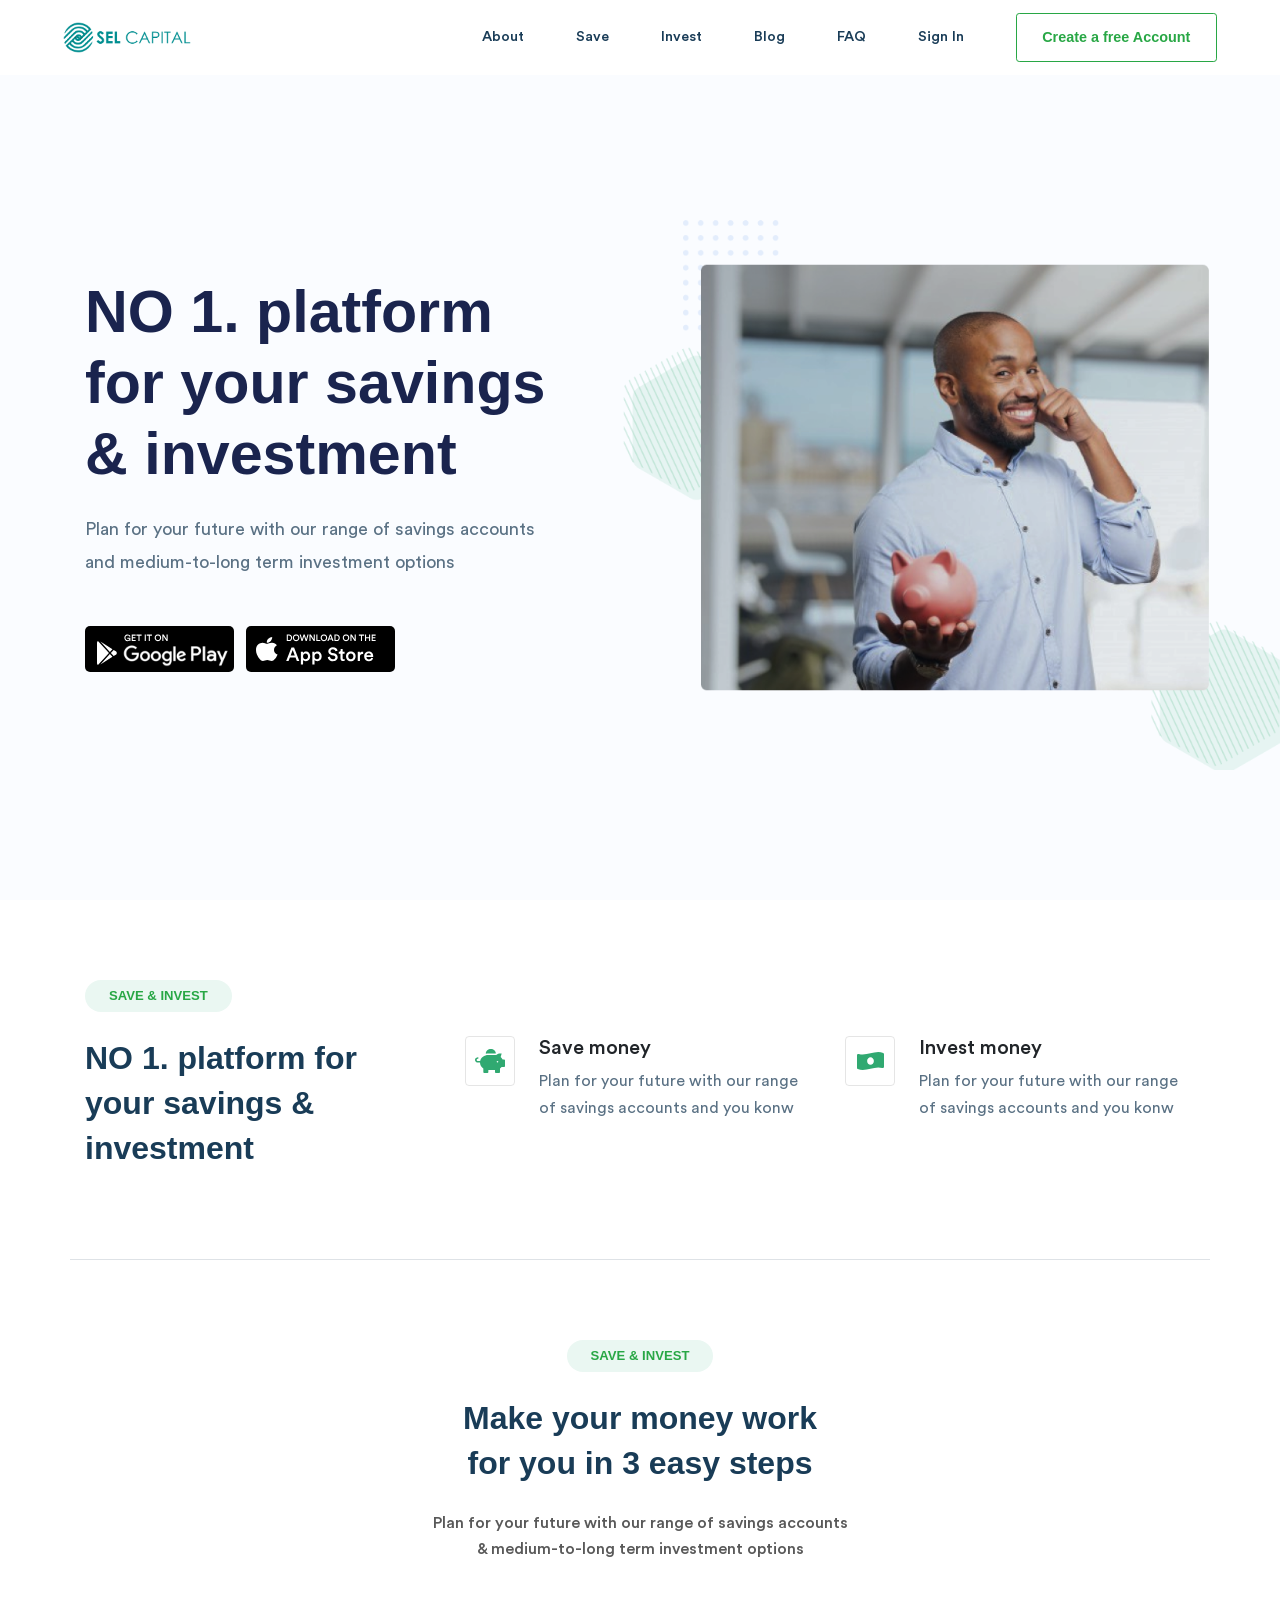
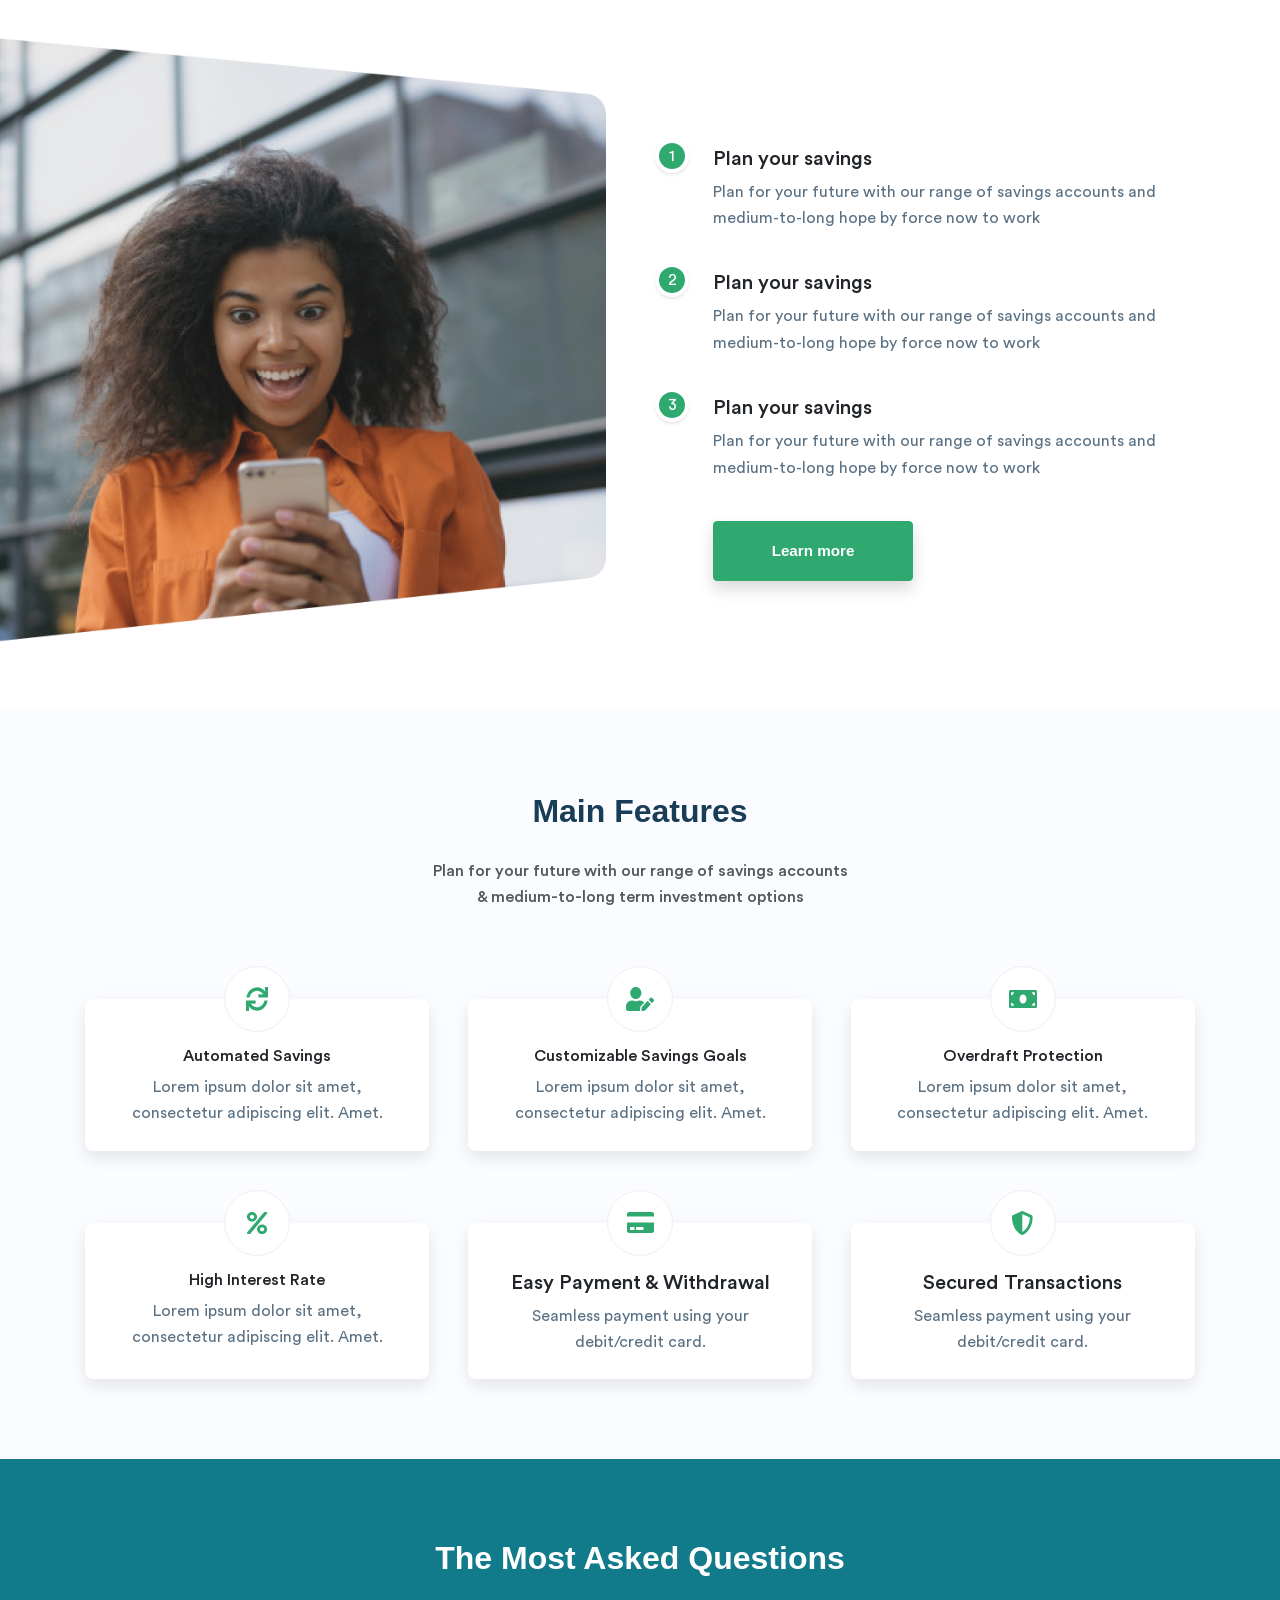
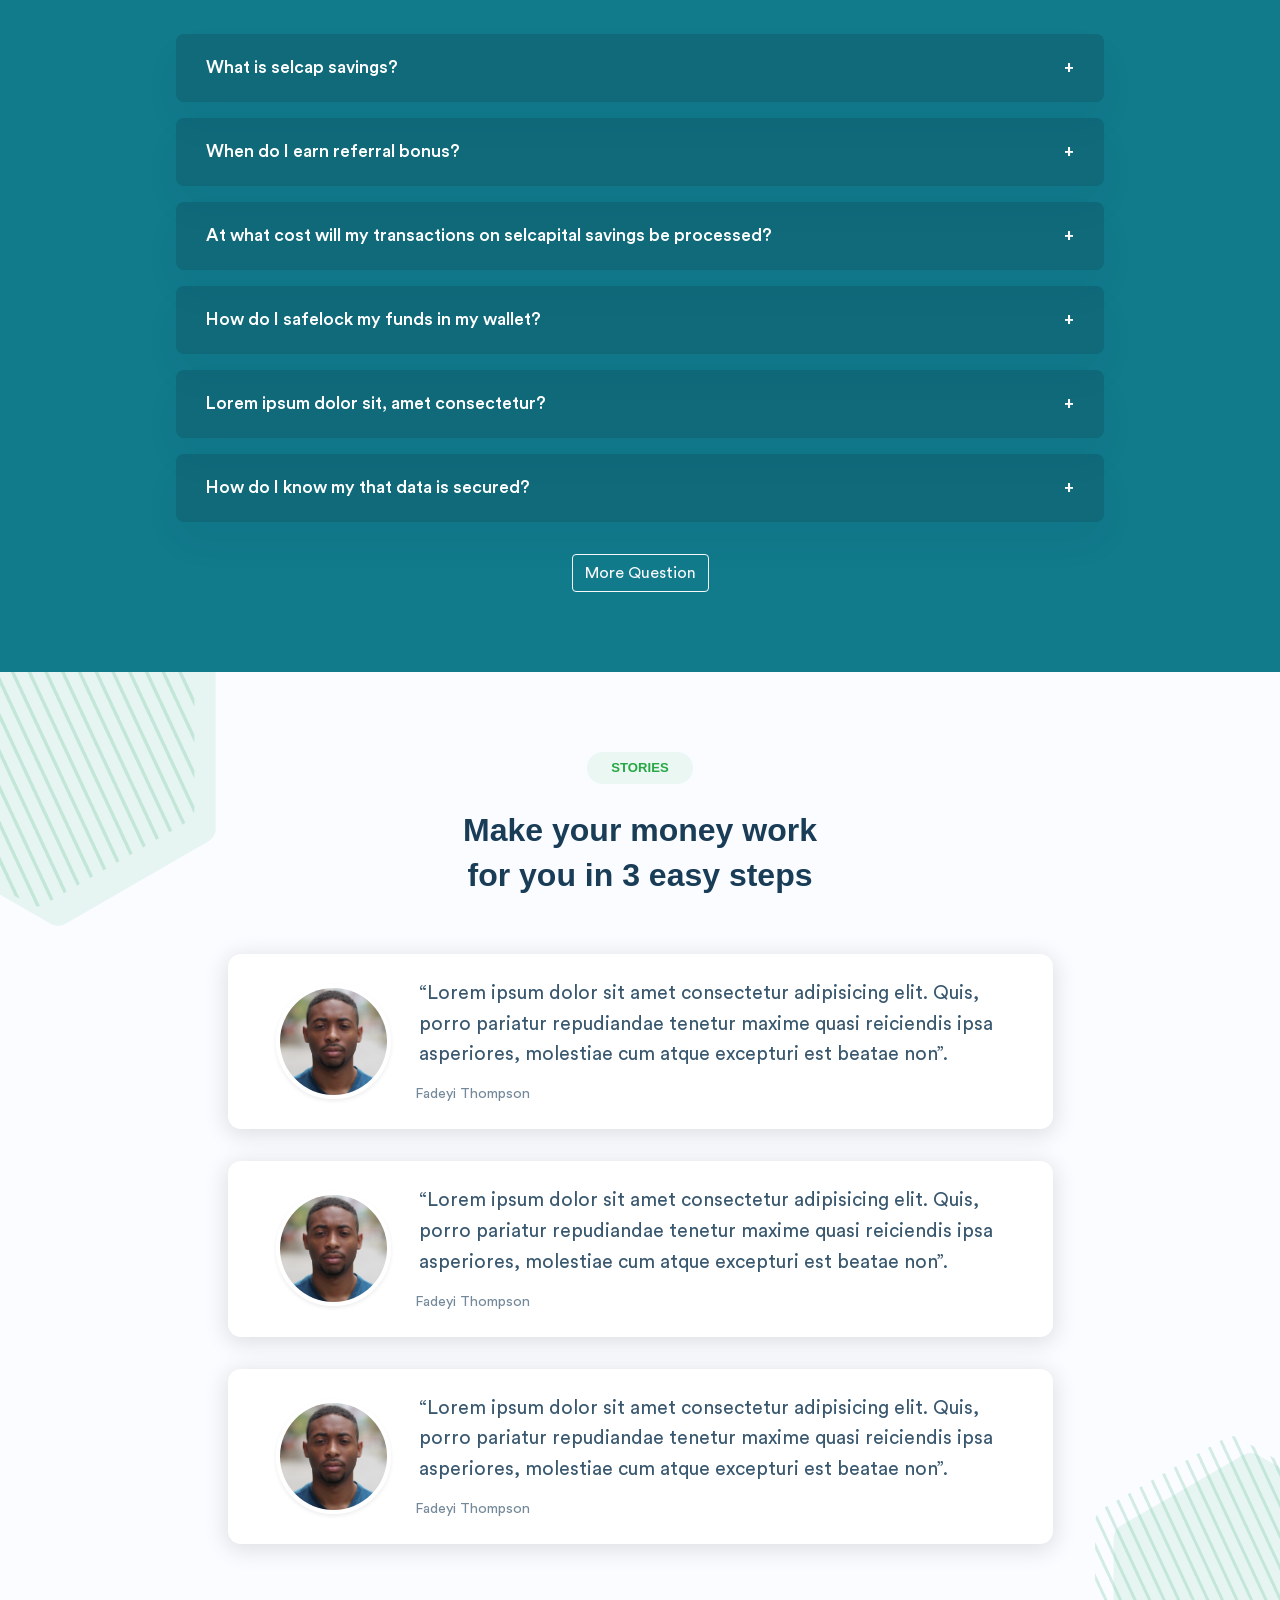
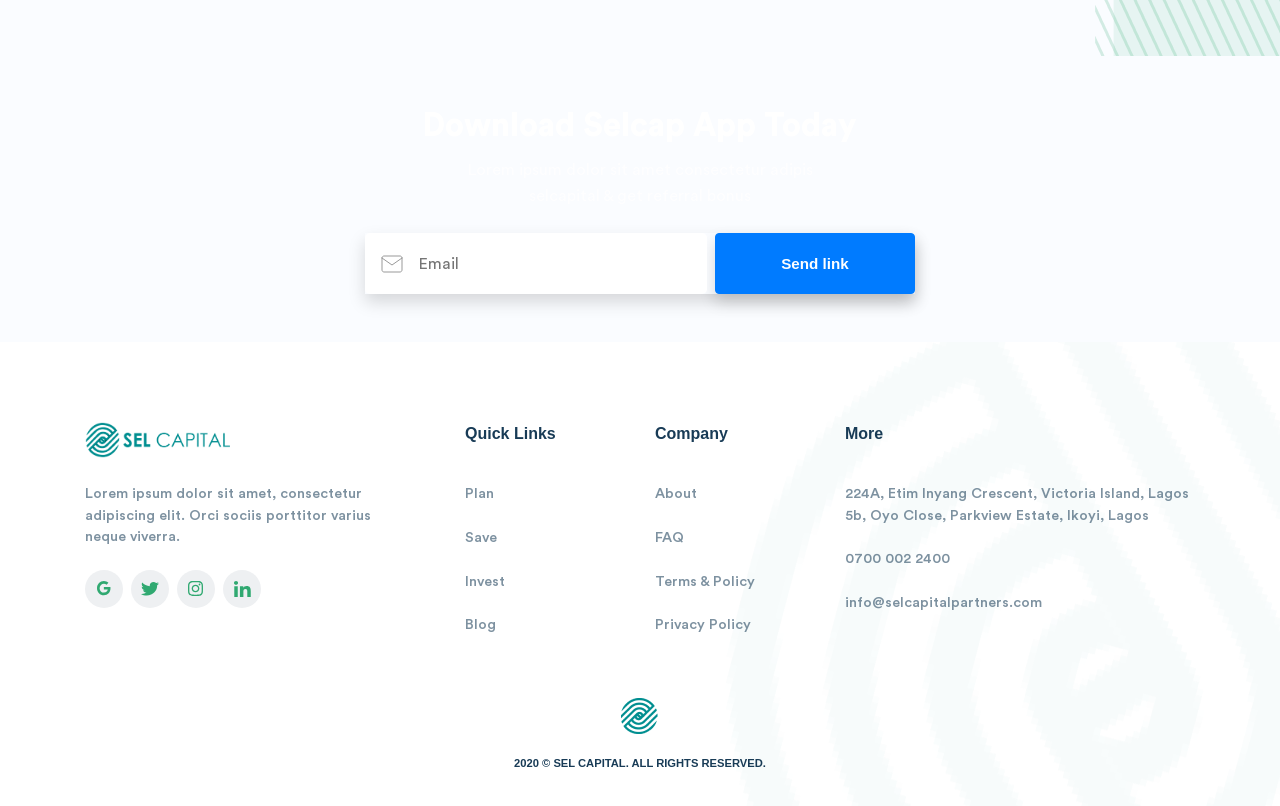
==== commit fda89a03: "added about us page" ====
--- a/docs/index.html
+++ b/docs/index.html
@@ -6,7 +6,7 @@
     <meta http-equiv="X-UA-Compatible" content="ie=edge" />
     <title></title>
 
-    <link rel="stylesheet" href="assets/styles/styles-45f770e474.css"/>
+    <link rel="stylesheet" href="assets/styles/styles-b943b26a13.css"/>
 
     <script src="assets/scripts/Vendor-70d1b98e7c.js"></script>
   </head>
@@ -22,7 +22,9 @@
             <div class="menu">
               <!-- <a href="" class="nav__link ml-5">About Us</a> -->
 
-              <a href="" class="nav__link nav__link--js ml-5">About</a>
+              <a href="about.html" class="nav__link nav__link--js ml-5"
+                >About
+              </a>
               <a href="" class="nav__link nav__link--js ml-5">Save</a>
               <a href="" class="nav__link ml-5">Invest</a>
               <a href="" class="nav__link ml-5">Blog</a>
@@ -40,7 +42,7 @@
           </div>
 
           <div class="nav__menu">
-            <a
+            <!-- <a
               href="#how-it-works"
               class="mx-auto text-center nav__link nav__link--js nav__link--mobile nav__link--active"
             >
@@ -56,7 +58,7 @@
               class="mx-auto text-center nav__link nav__link--mobile nav__link--active"
             >
               Contact Us
-            </a>
+            </a> -->
           </div>
         </div>
       </nav>
@@ -65,7 +67,7 @@
         <div
           class="d-flex flex-column flex-md-row align-items-center justify-content-between c-header__inner"
         >
-          <div class="c-header__text-container order-2 order-md-1">
+          <div class="c-header__text-container order-2 order-md-1 pt-md-5">
             <h1 class="c-bold c-header__title pb-3">
               NO 1. platform <br class="d-none d-md-block" />for your savings
               <br class="d-none d-md-block" />& investment
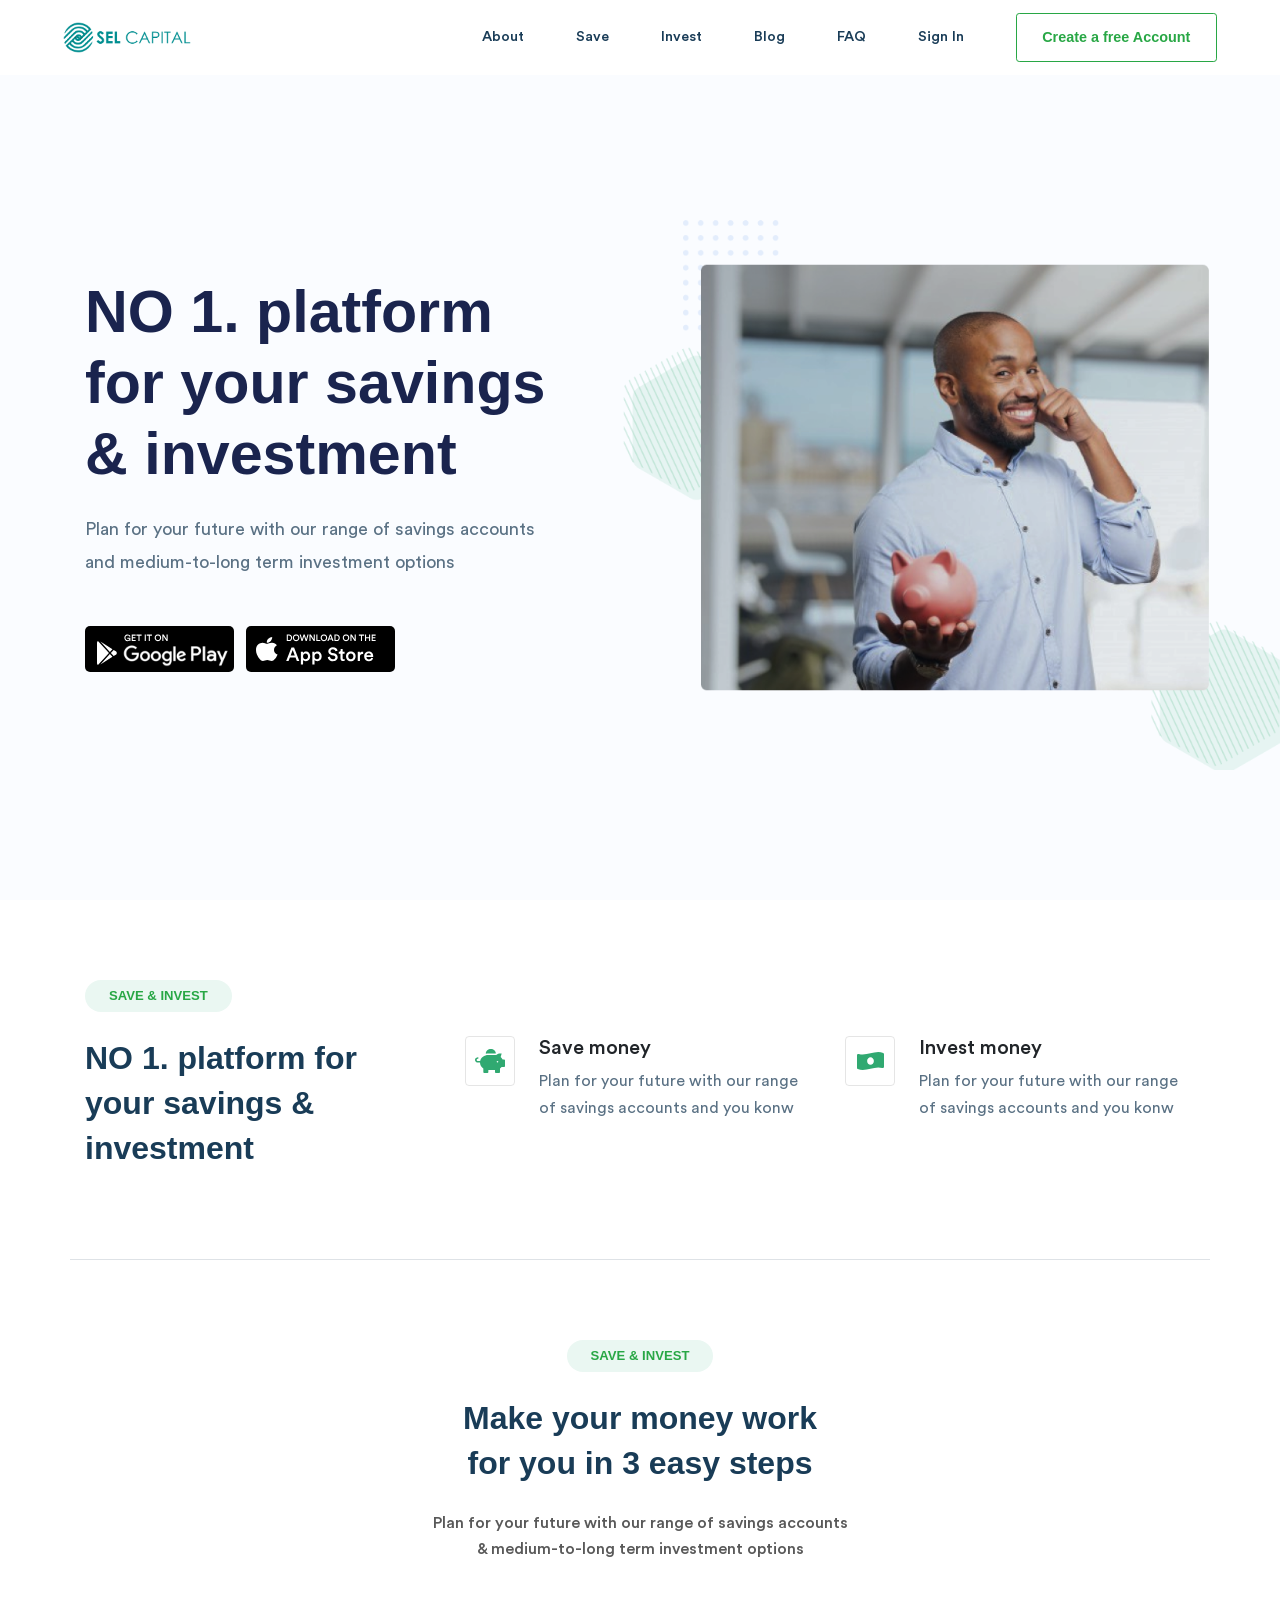
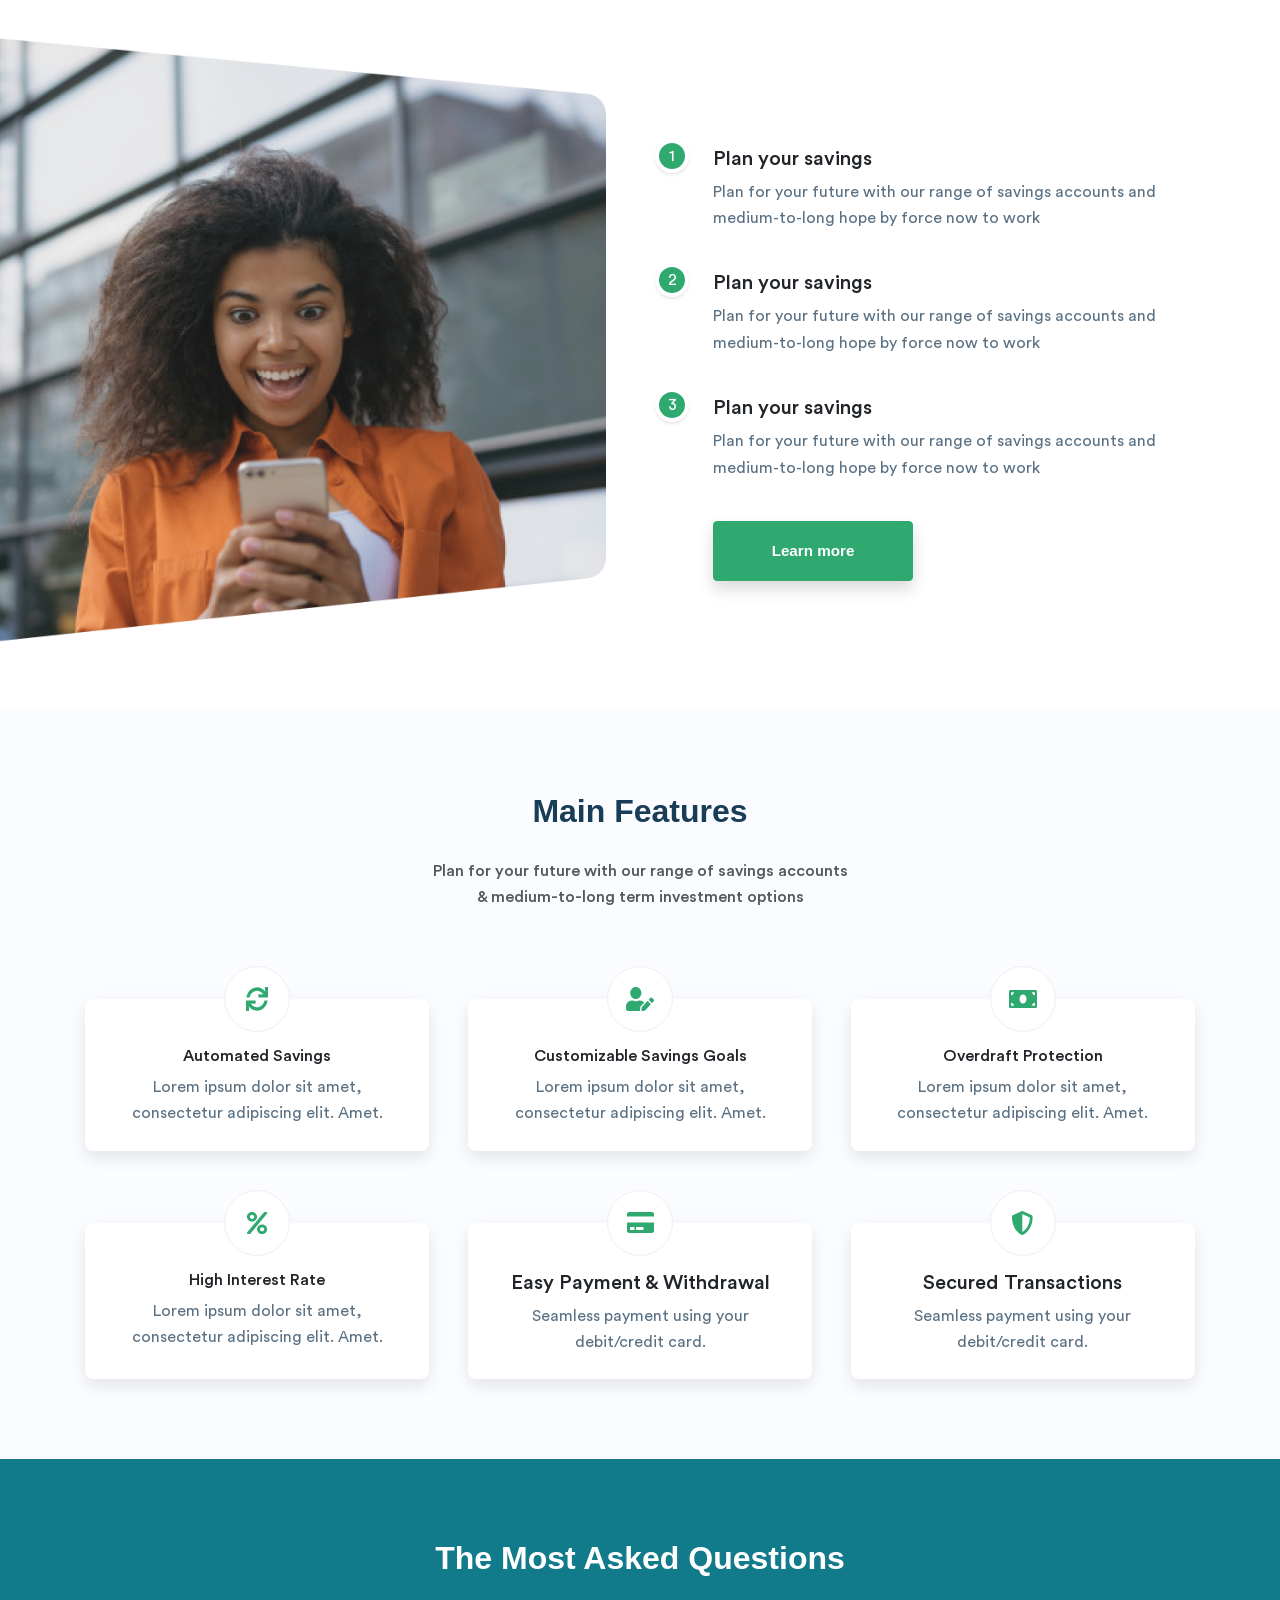
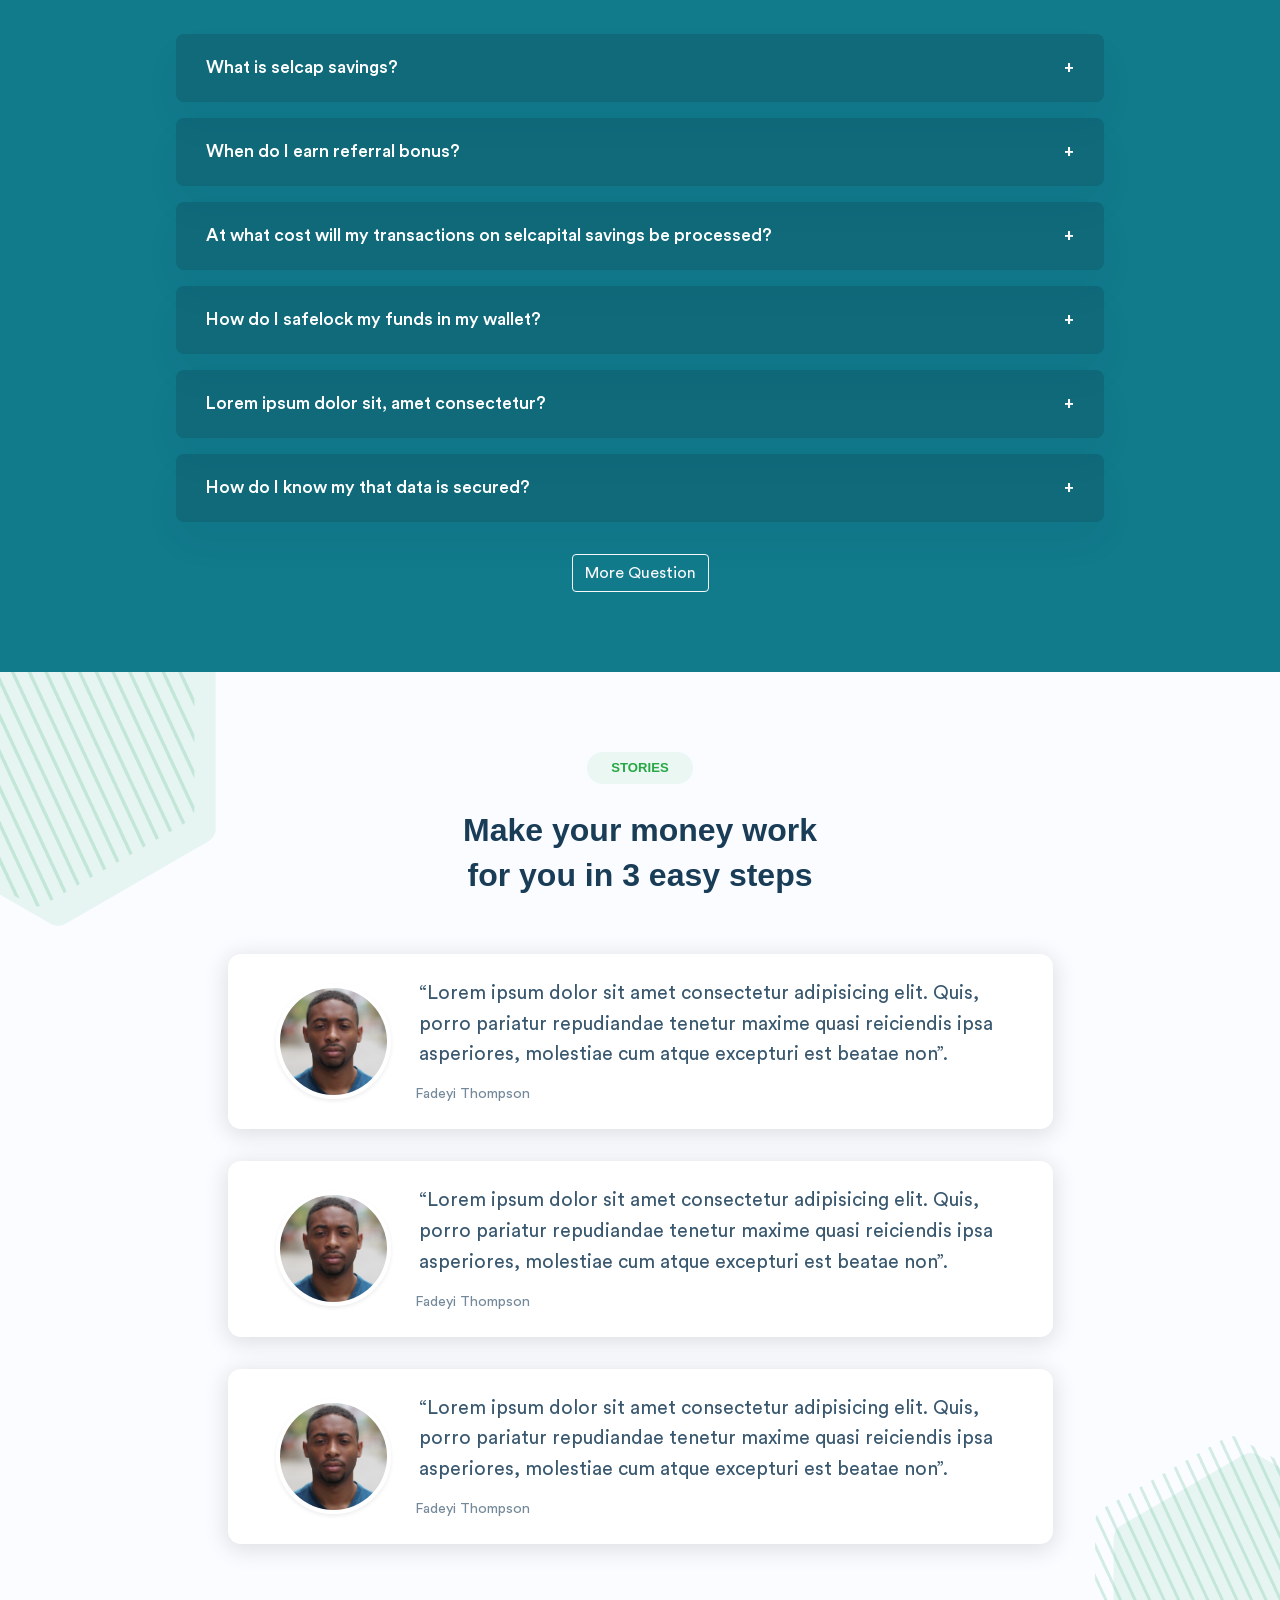
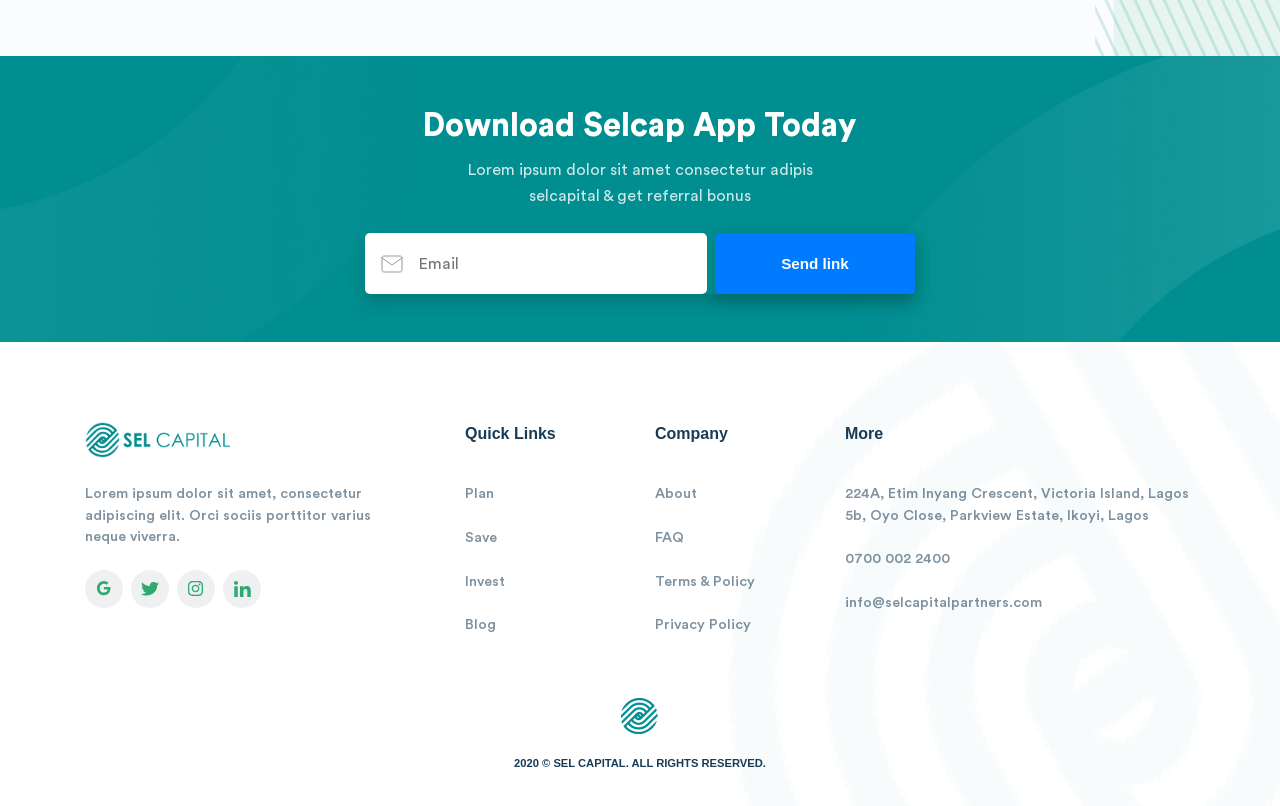
==== commit bcf01f9a: "updated" ====
--- a/docs/index.html
+++ b/docs/index.html
@@ -6,7 +6,7 @@
     <meta http-equiv="X-UA-Compatible" content="ie=edge" />
     <title></title>
 
-    <link rel="stylesheet" href="assets/styles/styles-b943b26a13.css"/>
+    <link rel="stylesheet" href="assets/styles/styles-174e31ac96.css"/>
 
     <script src="assets/scripts/Vendor-70d1b98e7c.js"></script>
   </head>
@@ -22,9 +22,7 @@
             <div class="menu">
               <!-- <a href="" class="nav__link ml-5">About Us</a> -->
 
-              <a href="about.html" class="nav__link nav__link--js ml-5"
-                >About
-              </a>
+              <a href="" class="nav__link nav__link--js ml-5">About</a>
               <a href="" class="nav__link nav__link--js ml-5">Save</a>
               <a href="" class="nav__link ml-5">Invest</a>
               <a href="" class="nav__link ml-5">Blog</a>
@@ -42,7 +40,7 @@
           </div>
 
           <div class="nav__menu">
-            <!-- <a
+            <a
               href="#how-it-works"
               class="mx-auto text-center nav__link nav__link--js nav__link--mobile nav__link--active"
             >
@@ -58,7 +56,7 @@
               class="mx-auto text-center nav__link nav__link--mobile nav__link--active"
             >
               Contact Us
-            </a> -->
+            </a>
           </div>
         </div>
       </nav>
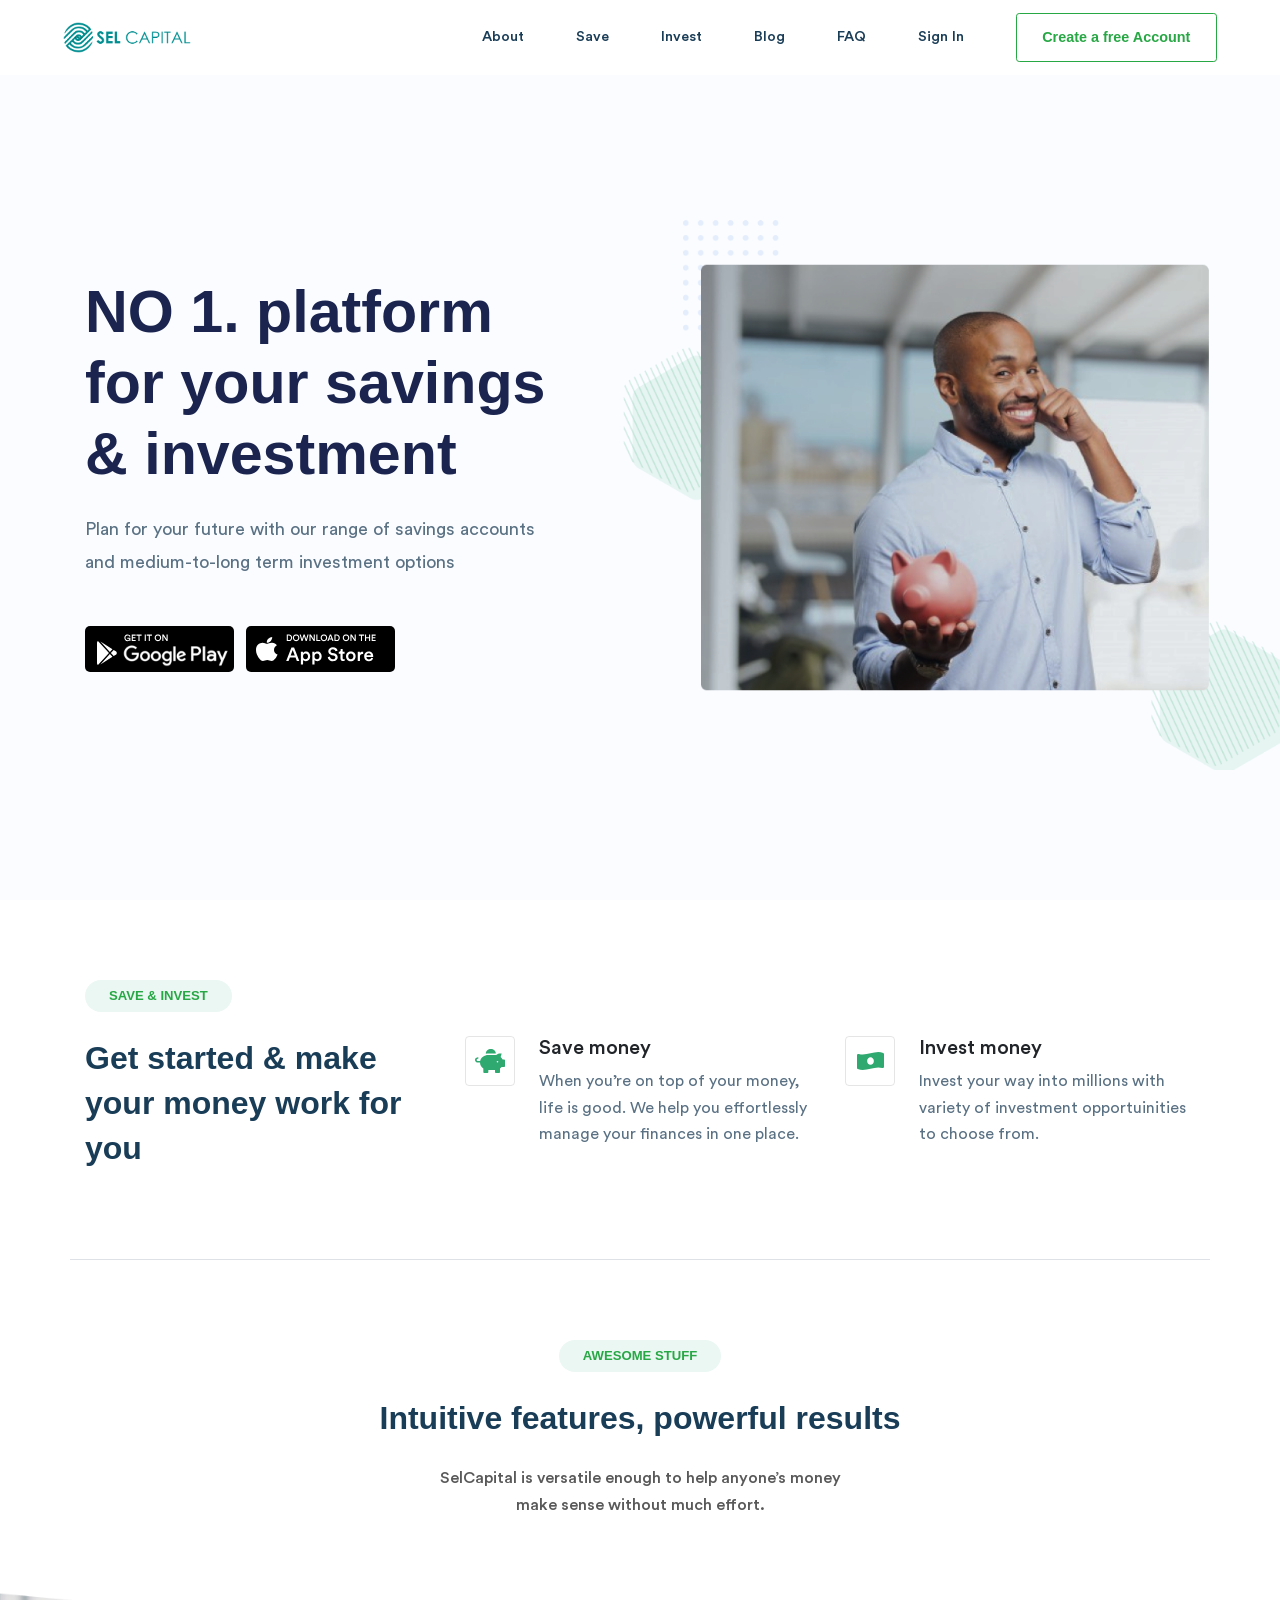
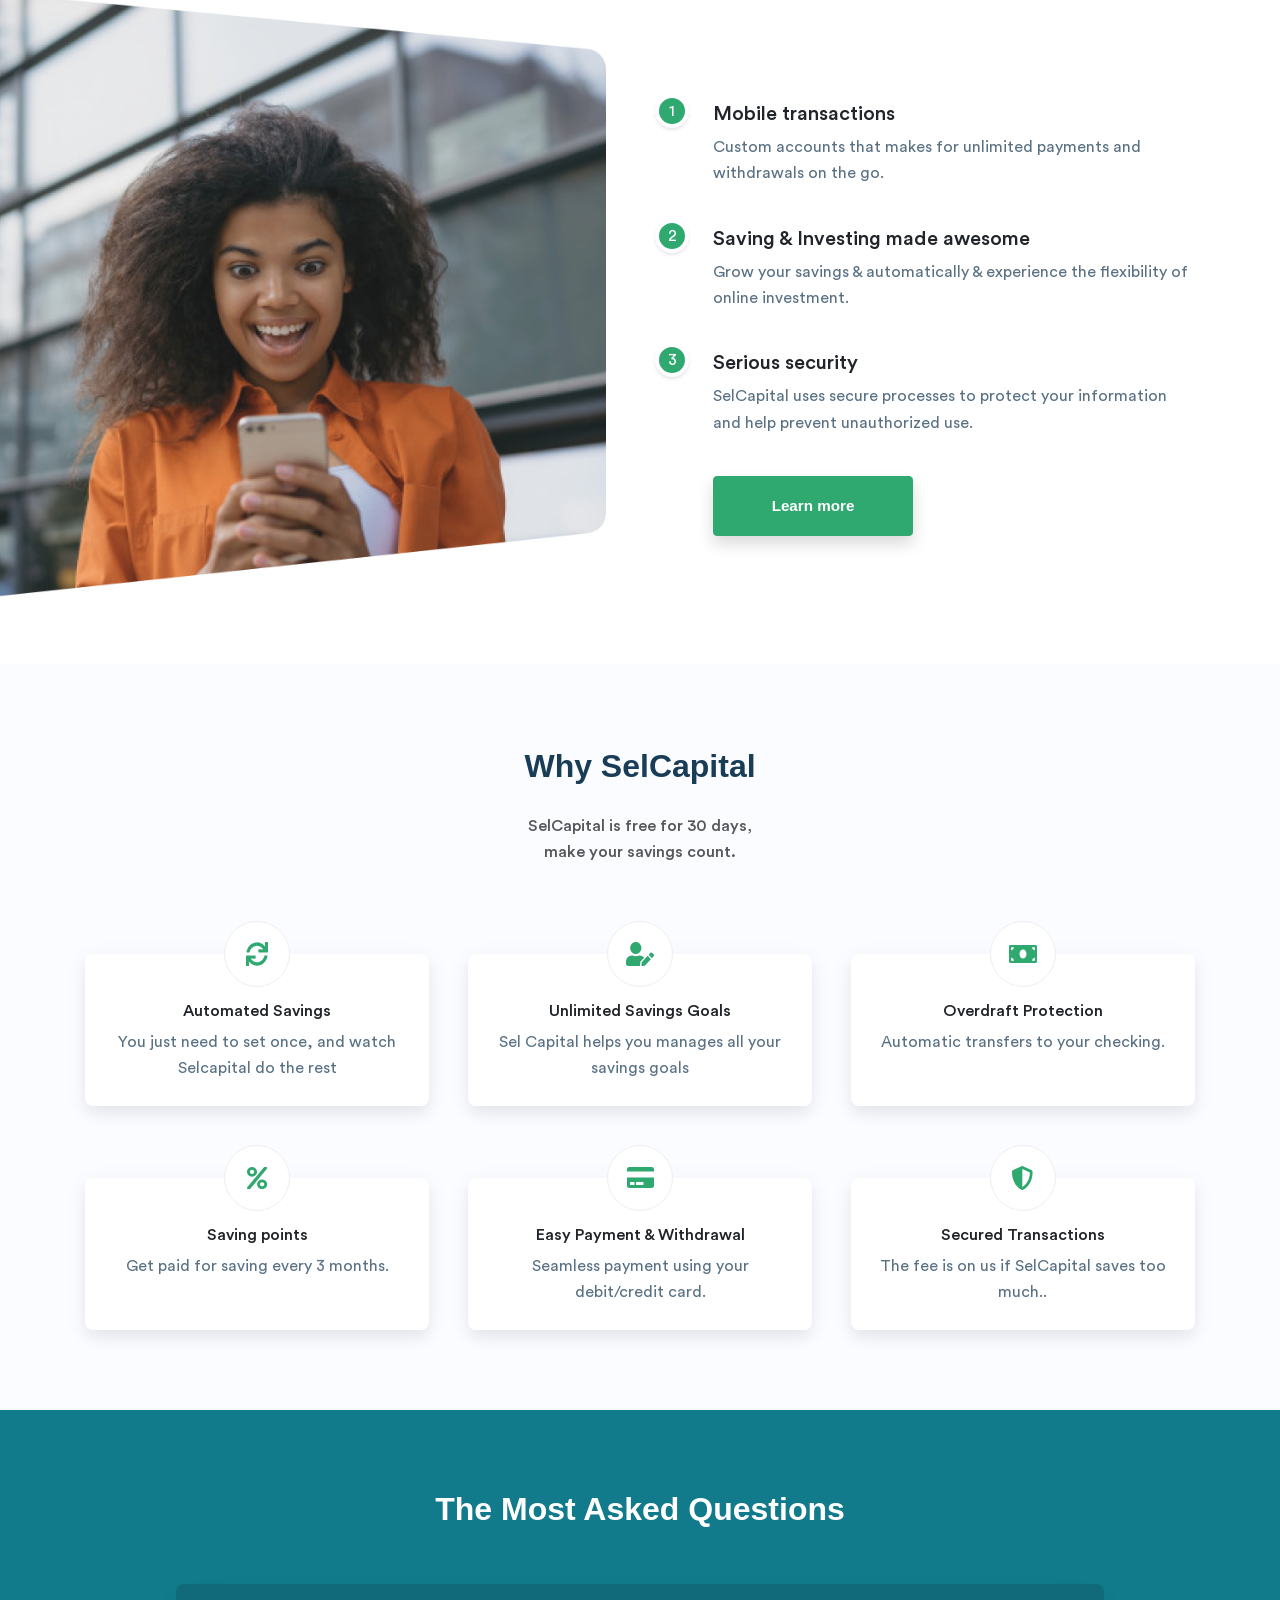
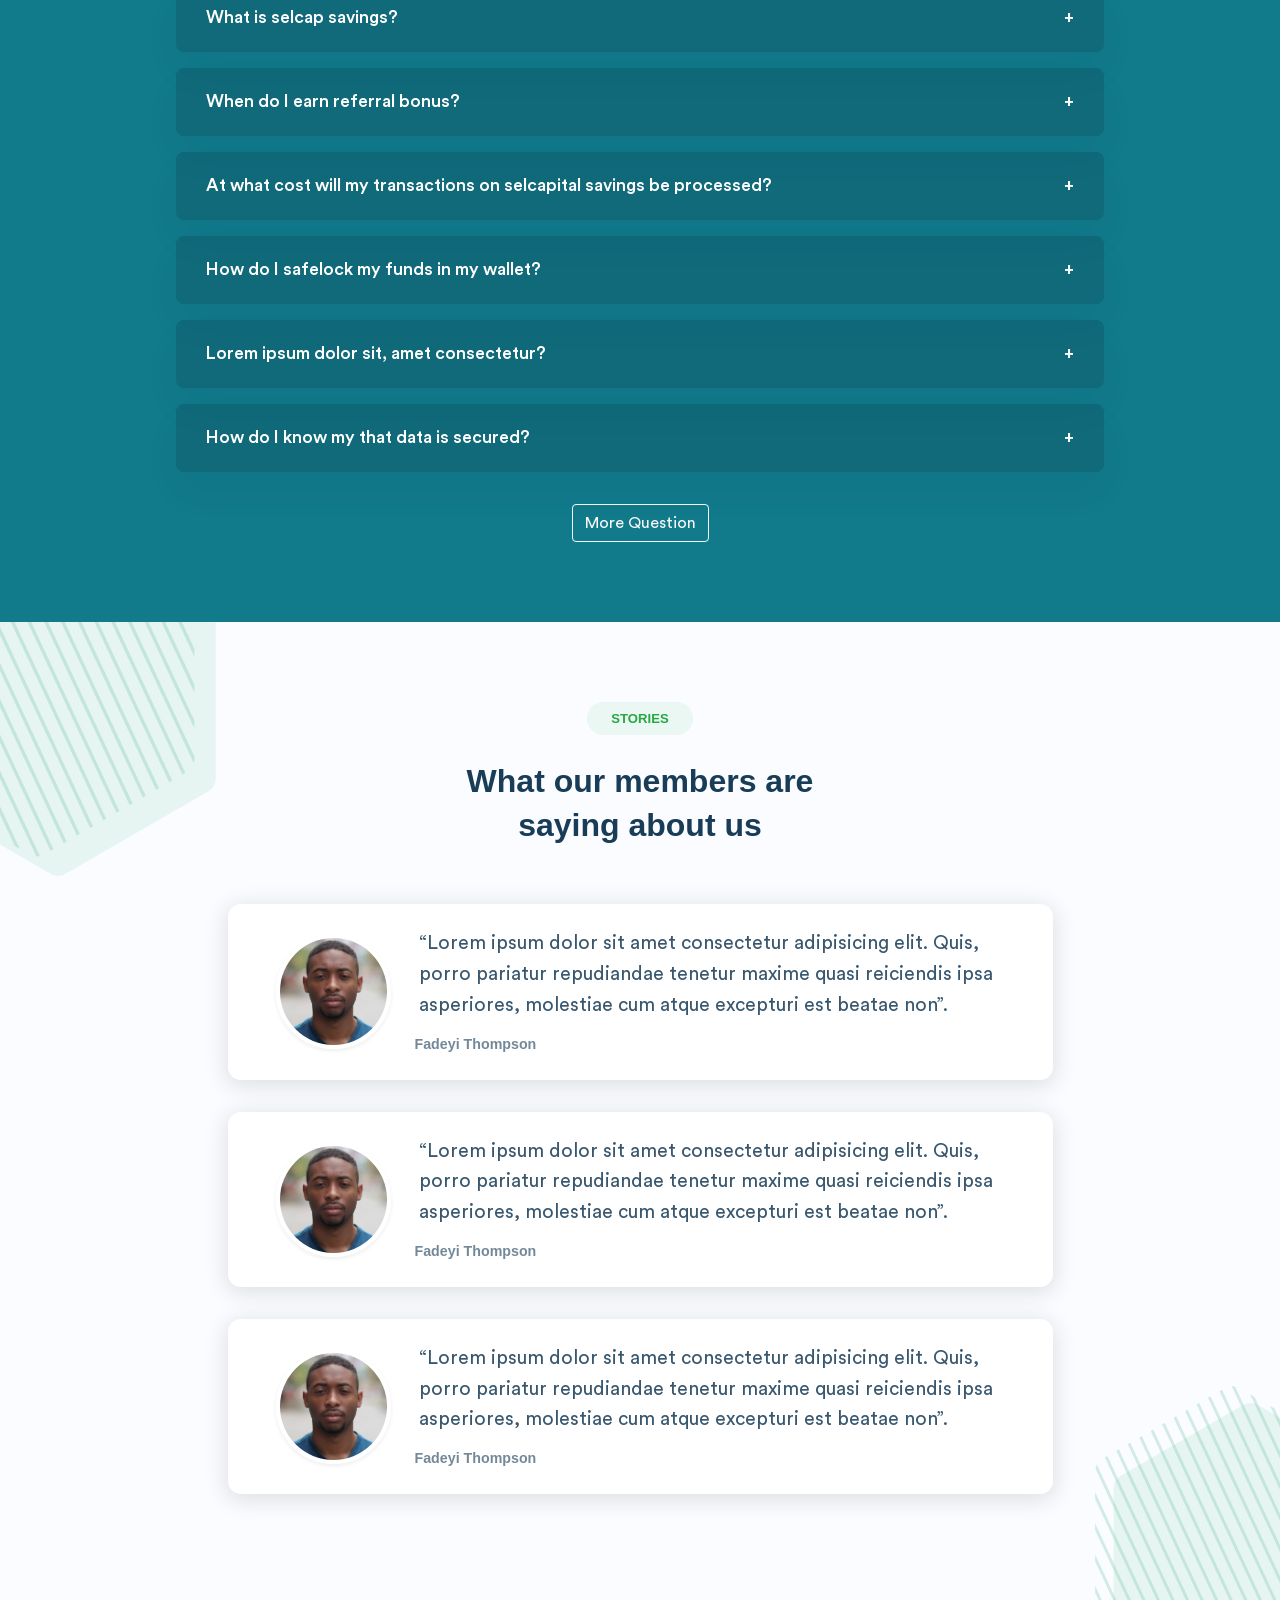
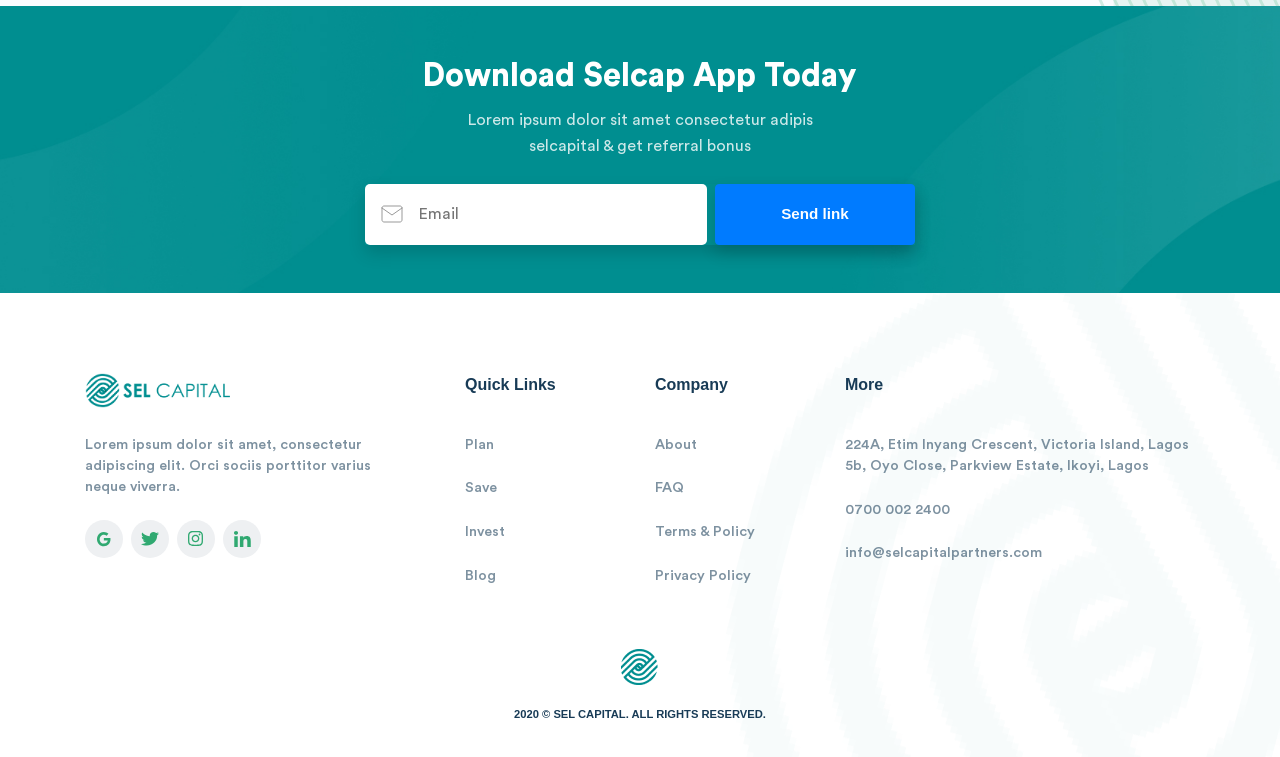
==== commit c2996c87: "update" ====
--- a/docs/index.html
+++ b/docs/index.html
@@ -6,7 +6,7 @@
     <meta http-equiv="X-UA-Compatible" content="ie=edge" />
     <title></title>
 
-    <link rel="stylesheet" href="assets/styles/styles-174e31ac96.css"/>
+    <link rel="stylesheet" href="assets/styles/styles-f516517559.css"/>
 
     <script src="assets/scripts/Vendor-70d1b98e7c.js"></script>
   </head>
@@ -22,14 +22,18 @@
             <div class="menu">
               <!-- <a href="" class="nav__link ml-5">About Us</a> -->
 
-              <a href="" class="nav__link nav__link--js ml-5">About</a>
-              <a href="" class="nav__link nav__link--js ml-5">Save</a>
-              <a href="" class="nav__link ml-5">Invest</a>
+              <a href="about.html" class="nav__link nav__link--js ml-5"
+                >About</a
+              >
+              <a href="savings.html" class="nav__link nav__link--js ml-5"
+                >Save</a
+              >
+              <a href="invest.html" class="nav__link ml-5">Invest</a>
               <a href="" class="nav__link ml-5">Blog</a>
               <a href="" class="nav__link ml-5">FAQ</a>
-              <a href="" class="nav__link ml-5">Sign In</a>
+              <a href="login.html" class="nav__link ml-5">Sign In</a>
               <a
-                href=""
+                href="Signup.html"
                 class="nav__link ml-5 btn btn-sm btn-custom btn-outline-success c-header__btn text-success"
                 >Create a free Account</a
               >
@@ -121,7 +125,7 @@
           </div>
           <div class="col-md-4">
             <h2 class="c-title__bigger pb-5 pb-md-0">
-              NO 1. platform for your savings & investment
+              Get started &amp; make your money work for you
             </h2>
           </div>
           <div class="col-md-4">
@@ -135,8 +139,8 @@
               <div class="pb-4 pb-md-0">
                 <h5>Save money</h5>
                 <p class="pr-sm-2">
-                  Plan for your future with our range of savings accounts and
-                  you konw
+                  When you’re on top of your money, life is good. We help you
+                  effortlessly manage your finances in one place.
                 </p>
               </div>
             </div>
@@ -152,8 +156,8 @@
               <div class="pb-4 pb-md-0">
                 <h5>Invest money</h5>
                 <p class="pr-sm-2">
-                  Plan for your future with our range of savings accounts and
-                  you konw
+                  Invest your way into millions with variety of investment
+                  opportuinities to choose from.
                 </p>
               </div>
             </div>
@@ -170,16 +174,15 @@
               <div
                 class="c-title text-success d-inline-block text-uppercase mb-4"
               >
-                save &amp; invest
+                Awesome stuff
               </div>
               <h2 class="c-title__bigger pb-md-0 text-center">
-                Make your money work <br class="d-none d-sm-block" />
-                for you in 3 easy steps
+                Intuitive features, powerful results
               </h2>
               <p class="c-lead-inline pt-3">
-                Plan for your future with our range of savings accounts
+                SelCapital is versatile enough to help anyone’s money
                 <br class="d-none d-sm-block" />
-                & medium-to-long term investment options
+                make sense without much effort.
               </p>
             </div>
           </div>
@@ -209,10 +212,10 @@
                   1</span
                 >
                 <div class="pt-2">
-                  <h5>Plan your savings</h5>
+                  <h5>Mobile transactions</h5>
                   <p>
-                    Plan for your future with our range of savings accounts and
-                    medium-to-long hope by force now to work
+                    Custom accounts that makes for unlimited payments and
+                    withdrawals on the go.
                   </p>
                 </div>
               </div>
@@ -223,10 +226,10 @@
                   2</span
                 >
                 <div class="pt-2">
-                  <h5>Plan your savings</h5>
+                  <h5>Saving &amp; Investing made awesome</h5>
                   <p>
-                    Plan for your future with our range of savings accounts and
-                    medium-to-long hope by force now to work
+                    Grow your savings &amp; automatically & experience the
+                    flexibility of online investment.
                   </p>
                 </div>
               </div>
@@ -237,10 +240,10 @@
                   3</span
                 >
                 <div class="pt-2">
-                  <h5>Plan your savings</h5>
+                  <h5>Serious security</h5>
                   <p>
-                    Plan for your future with our range of savings accounts and
-                    medium-to-long hope by force now to work
+                    SelCapital uses secure processes to protect your information
+                    and help prevent unauthorized use.
                   </p>
                 </div>
               </div>
@@ -265,11 +268,13 @@
         <div class="row">
           <div class="col-12">
             <div class="text-center mx-auto">
-              <h2 class="c-title__bigger pb-md-0 text-center">Main Features</h2>
+              <h2 class="c-title__bigger pb-md-0 text-center">
+                Why SelCapital
+              </h2>
               <p class="c-lead-inline pt-3">
-                Plan for your future with our range of savings accounts
+                SelCapital is free for 30 days,
                 <br class="d-none d-sm-block" />
-                & medium-to-long term investment options
+                make your savings count.
               </p>
             </div>
           </div>
@@ -286,7 +291,7 @@
                 </span>
                 <h6>Automated Savings</h6>
                 <p>
-                  Lorem ipsum dolor sit amet, consectetur adipiscing elit. Amet.
+                  You just need to set once, and watch Selcapital do the rest
                 </p>
               </div>
               <div
@@ -295,10 +300,8 @@
                 <span class="feat__icon">
                   <img src="assets/images/svg/custom.svg" alt="" />
                 </span>
-                <h6>Customizable Savings Goals</h6>
-                <p>
-                  Lorem ipsum dolor sit amet, consectetur adipiscing elit. Amet.
-                </p>
+                <h6>Unlimited Savings Goals</h6>
+                <p>Sel Capital helps you manages all your savings goals</p>
               </div>
               <div
                 class="feat bg-white text-center pl-4 pr-4 pb-2 position-relative"
@@ -307,9 +310,7 @@
                   <img src="assets/images/svg/bills.svg" alt="" />
                 </span>
                 <h6>Overdraft Protection</h6>
-                <p>
-                  Lorem ipsum dolor sit amet, consectetur adipiscing elit. Amet.
-                </p>
+                <p>Automatic transfers to your checking.</p>
               </div>
               <div
                 class="feat bg-white text-center pl-4 pr-4 pb-2 position-relative"
@@ -317,10 +318,8 @@
                 <span class="feat__icon">
                   <img src="assets/images/svg/percentage.svg" alt="" />
                 </span>
-                <h6>High Interest Rate</h6>
-                <p>
-                  Lorem ipsum dolor sit amet, consectetur adipiscing elit. Amet.
-                </p>
+                <h6>Saving points</h6>
+                <p>Get paid for saving every 3 months.</p>
               </div>
               <div
                 class="feat bg-white text-center pl-4 pr-4 pb-2 position-relative"
@@ -329,7 +328,7 @@
                   <img src="assets/images/svg/card.svg" alt="" />
                 </span>
 
-                <h5>Easy Payment &amp; Withdrawal</h5>
+                <h6>Easy Payment &amp; Withdrawal</h6>
                 <p>Seamless payment using your debit/credit card.</p>
               </div>
               <div
@@ -338,8 +337,8 @@
                 <span class="feat__icon">
                   <img src="assets/images/svg/shield.svg" alt="" />
                 </span>
-                <h5>Secured Transactions</h5>
-                <p>Seamless payment using your debit/credit card.</p>
+                <h6>Secured Transactions</h6>
+                <p>The fee is on us if SelCapital saves too much..</p>
               </div>
             </div>
           </div>
@@ -566,8 +565,8 @@
                 STORIES
               </div>
               <h2 class="c-title__bigger pb-5 text-center">
-                Make your money work <br class="d-none d-sm-block" />
-                for you in 3 easy steps
+                What our members are <br class="d-none d-sm-block" />
+                saying about us
               </h2>
             </div>
           </div>
@@ -650,7 +649,12 @@
               >
                 <div class="c-input__container px-2">
                   <img src="assets/images/svg/mail.svg" class="mx-2" alt="" />
-                  <input type="text" class="c-input" placeholder="Email" />
+                  <input
+                    type="text"
+                    class="c-input"
+                    placeholder="Email"
+                    autocomplete="off"
+                  />
                 </div>
                 <button
                   class="btn btn-primary btn-custom text-white ml-md-2 shadow mt-3 mt-md-0"
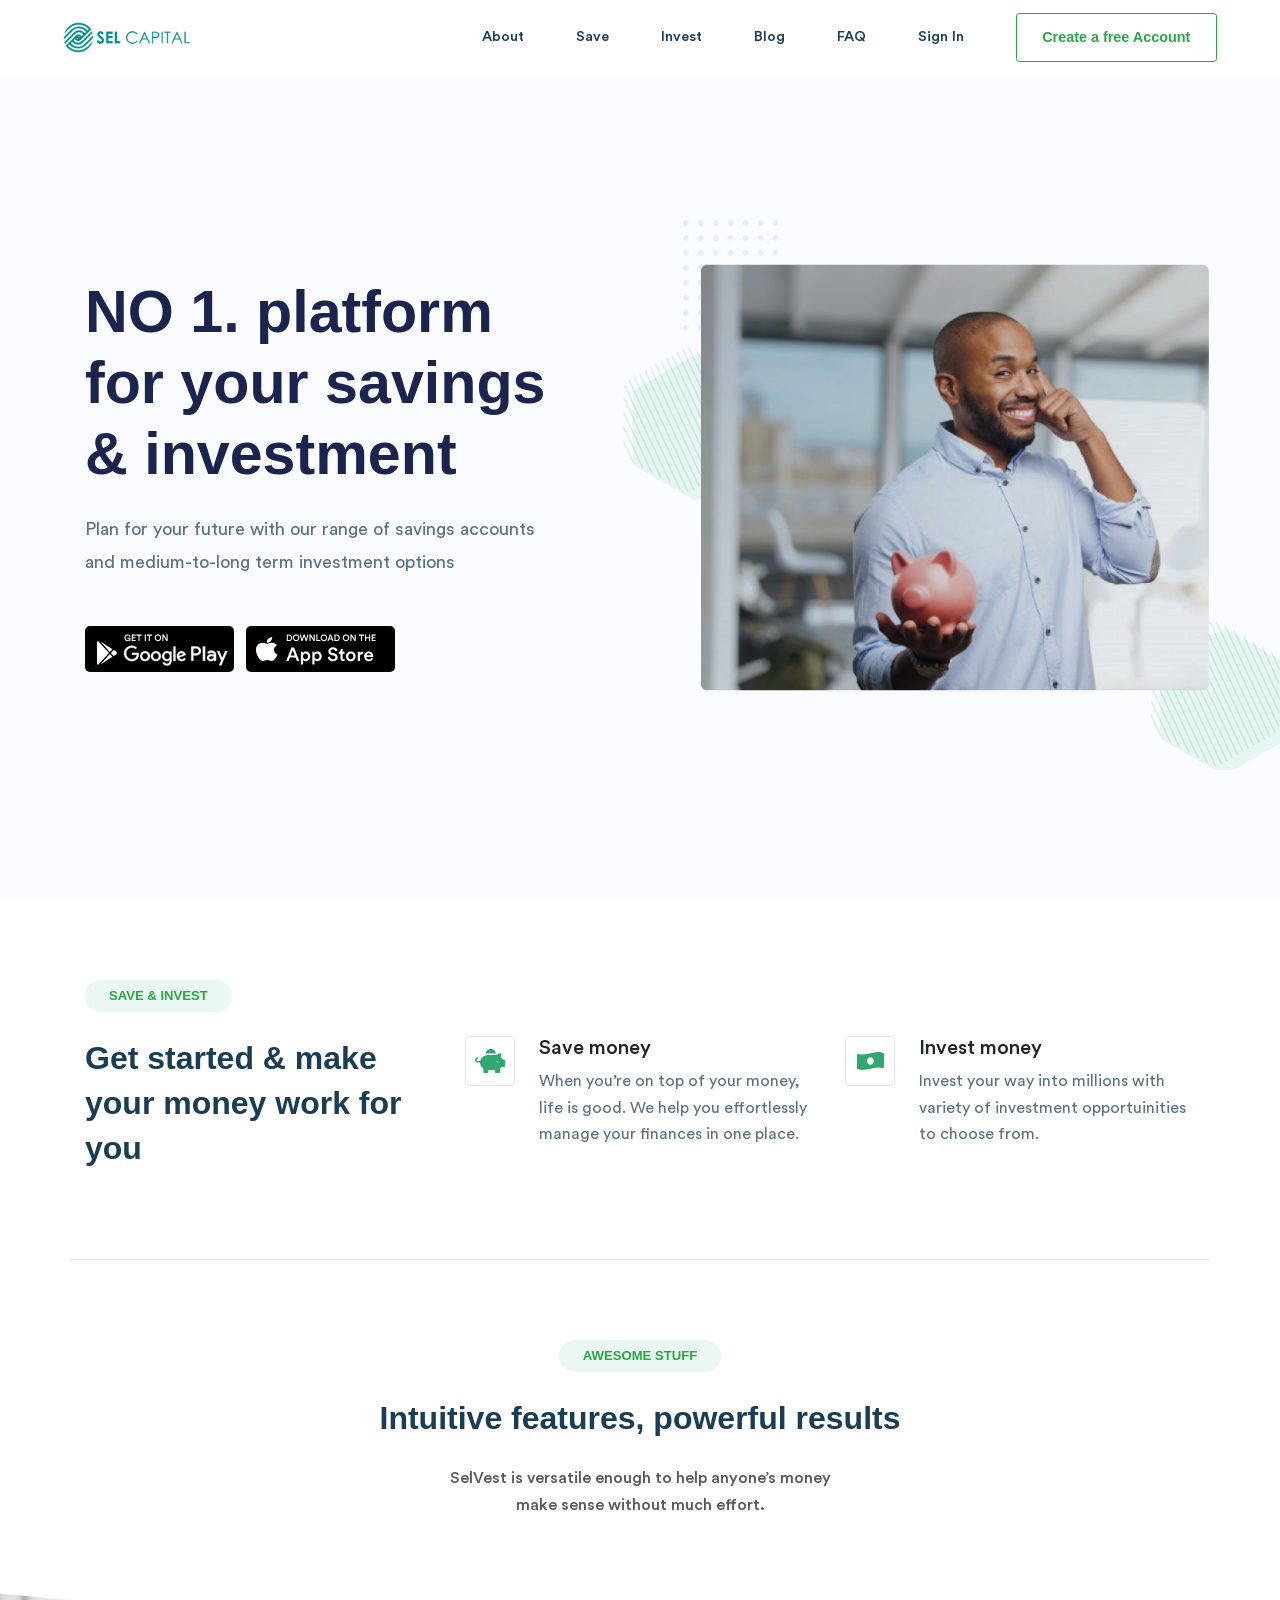
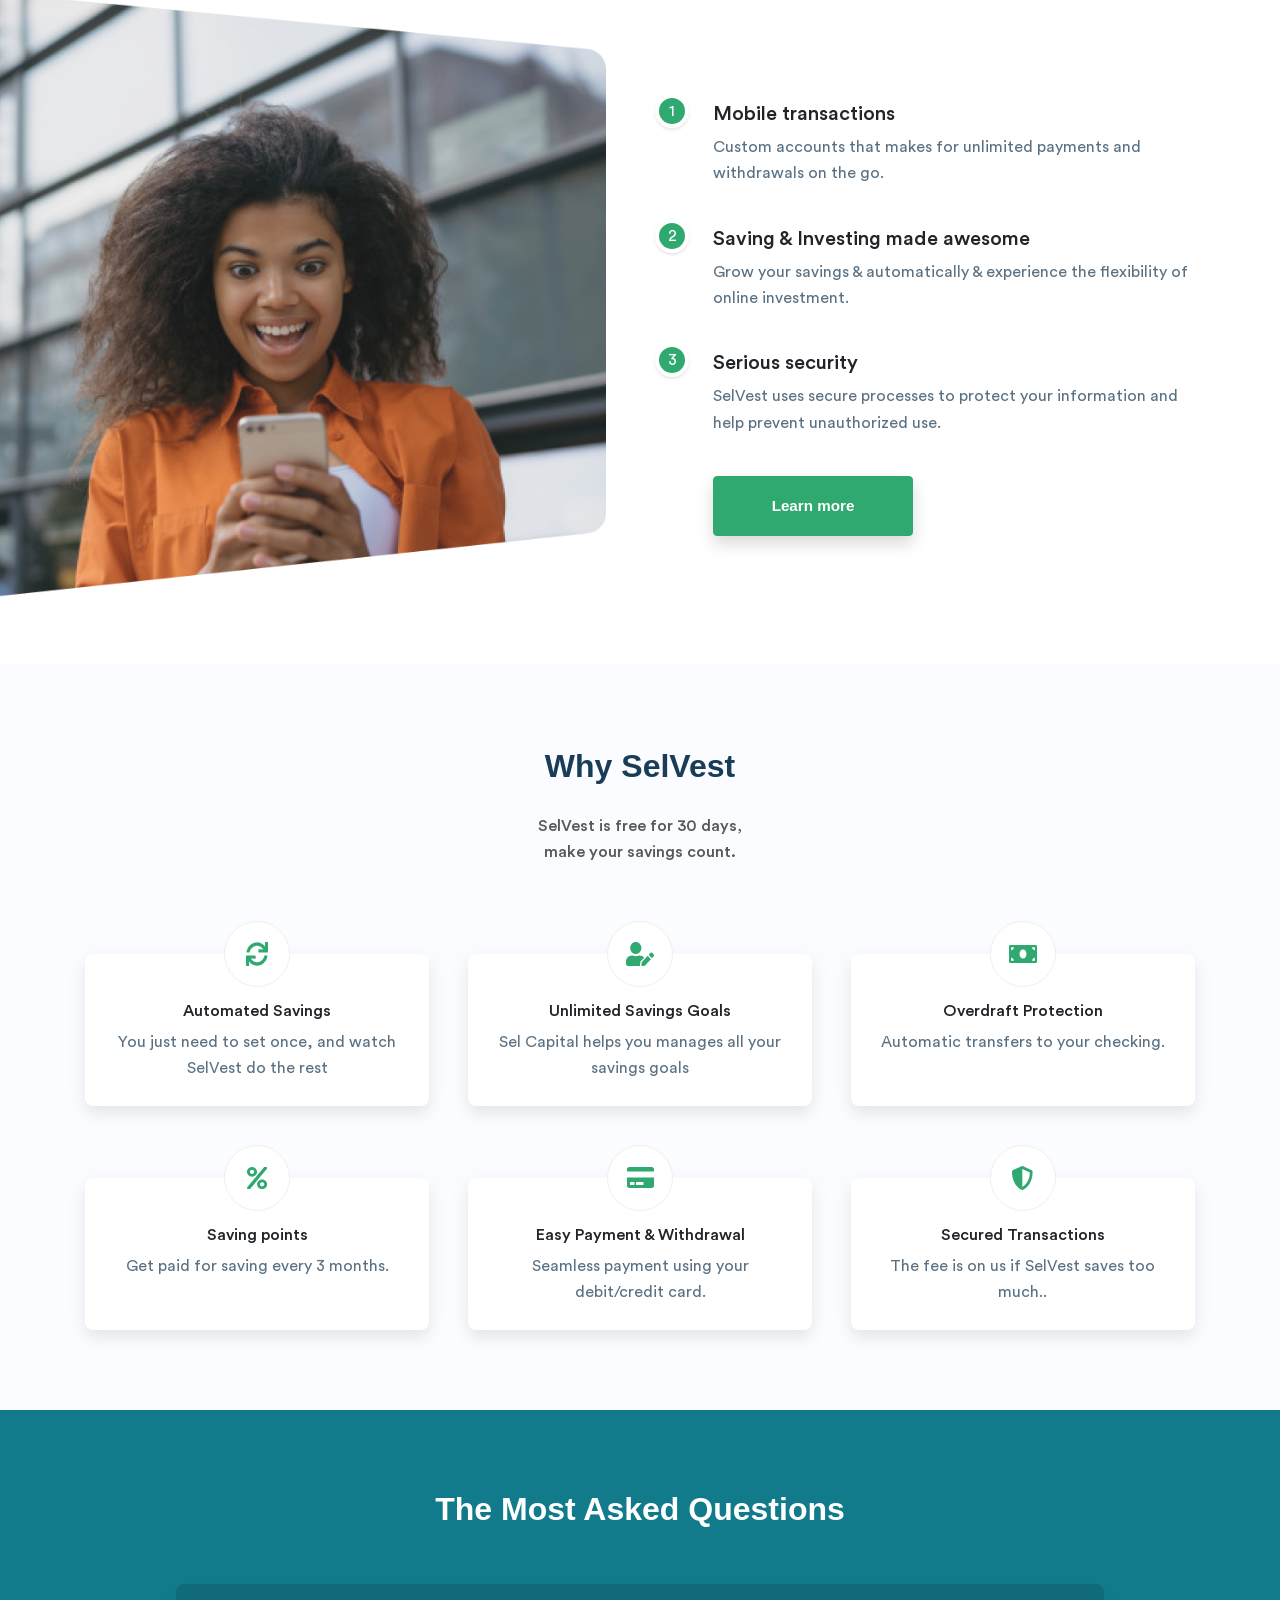
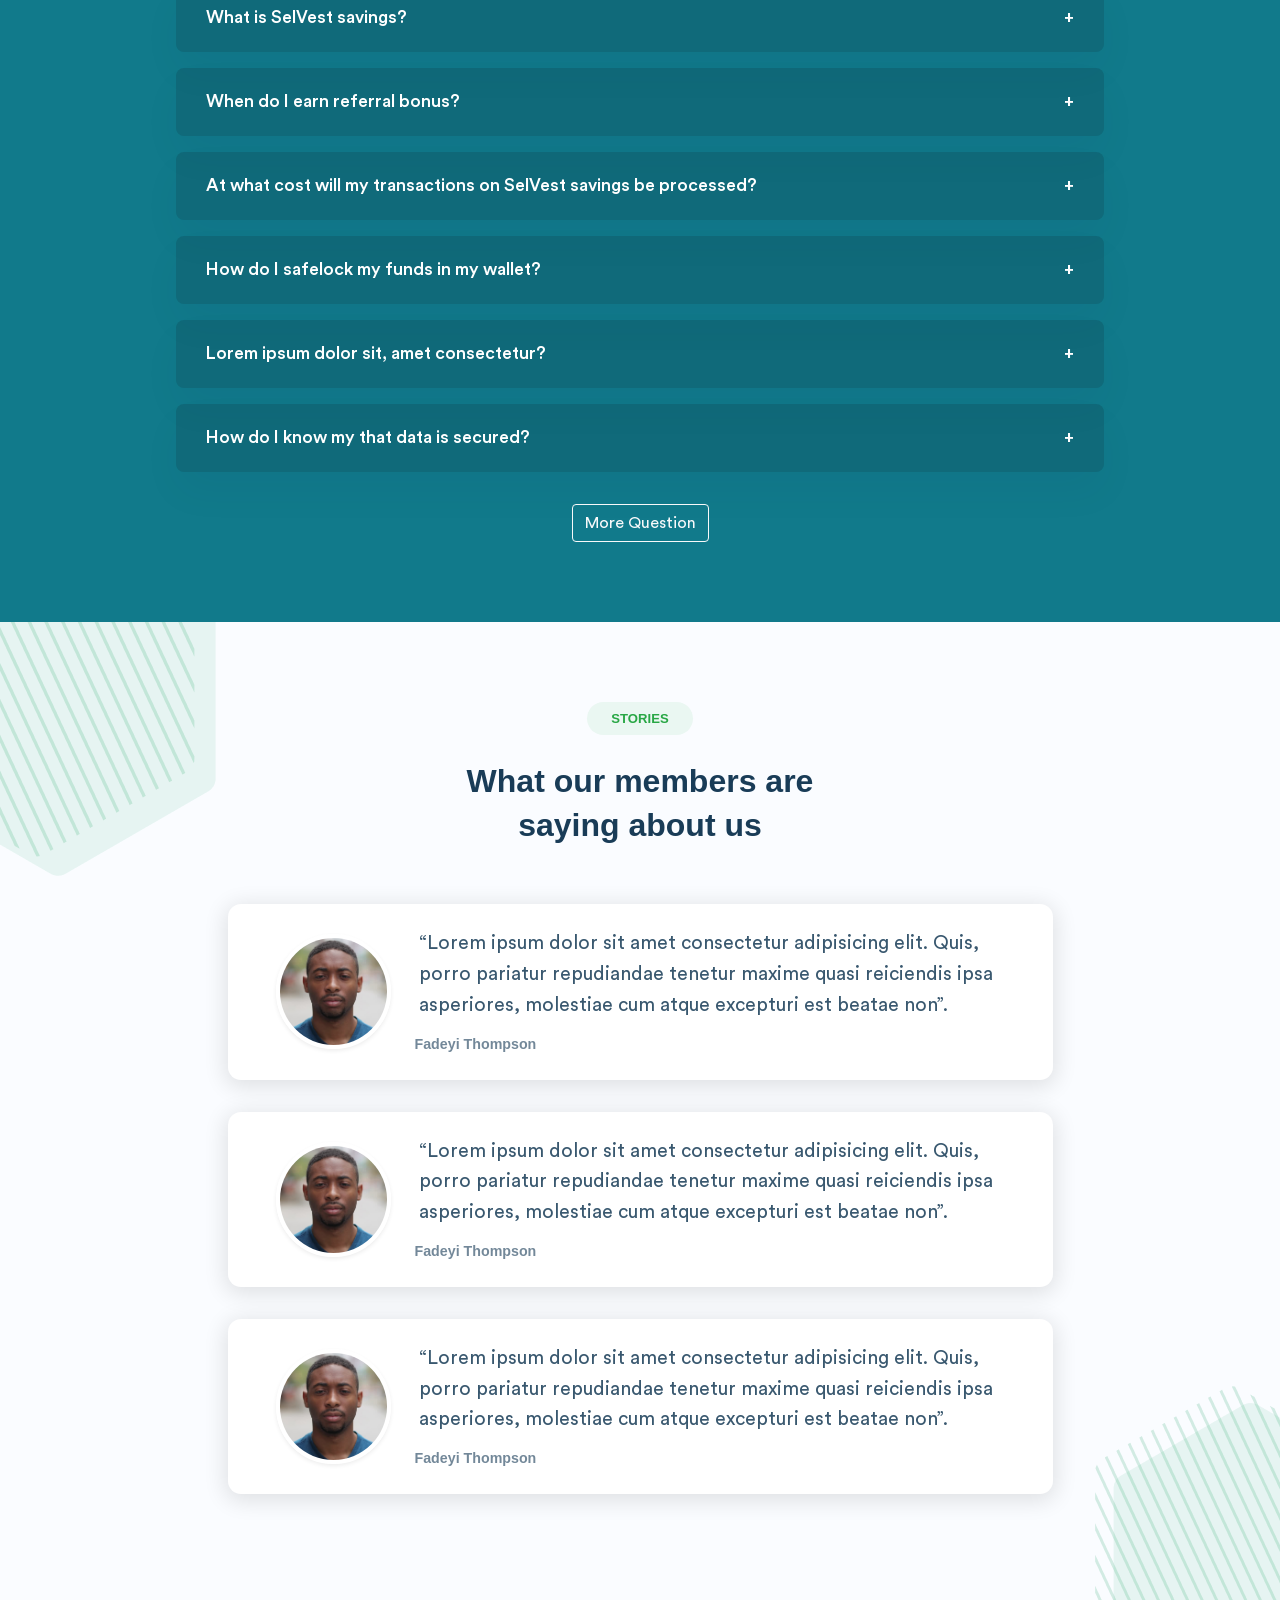
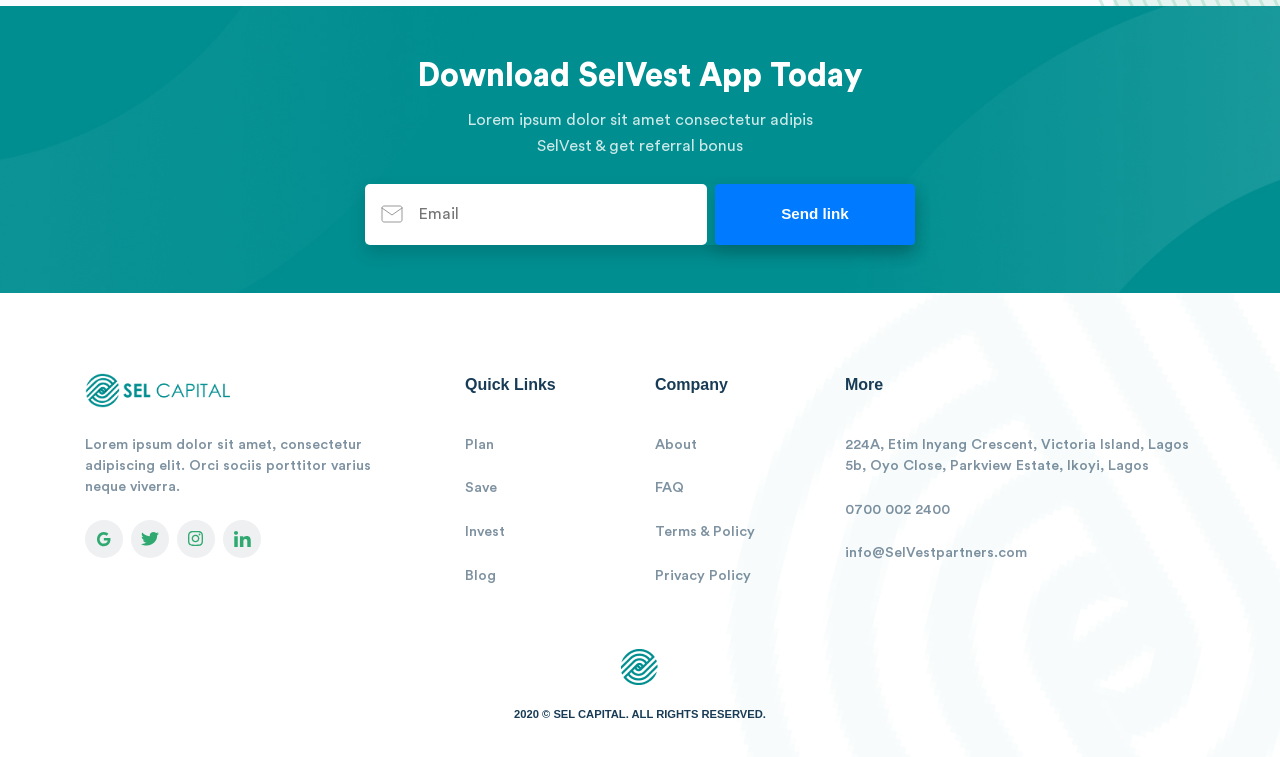
==== commit 00c92f6a: "update" ====
--- a/docs/index.html
+++ b/docs/index.html
@@ -6,7 +6,7 @@
     <meta http-equiv="X-UA-Compatible" content="ie=edge" />
     <title></title>
 
-    <link rel="stylesheet" href="assets/styles/styles-f516517559.css"/>
+    <link rel="stylesheet" href="assets/styles/styles-f516517559.css" />
 
     <script src="assets/scripts/Vendor-70d1b98e7c.js"></script>
   </head>
@@ -180,7 +180,7 @@
                 Intuitive features, powerful results
               </h2>
               <p class="c-lead-inline pt-3">
-                SelCapital is versatile enough to help anyone’s money
+                SelVest is versatile enough to help anyone’s money
                 <br class="d-none d-sm-block" />
                 make sense without much effort.
               </p>
@@ -242,7 +242,7 @@
                 <div class="pt-2">
                   <h5>Serious security</h5>
                   <p>
-                    SelCapital uses secure processes to protect your information
+                    SelVest uses secure processes to protect your information
                     and help prevent unauthorized use.
                   </p>
                 </div>
@@ -268,11 +268,9 @@
         <div class="row">
           <div class="col-12">
             <div class="text-center mx-auto">
-              <h2 class="c-title__bigger pb-md-0 text-center">
-                Why SelCapital
-              </h2>
+              <h2 class="c-title__bigger pb-md-0 text-center">Why SelVest</h2>
               <p class="c-lead-inline pt-3">
-                SelCapital is free for 30 days,
+                SelVest is free for 30 days,
                 <br class="d-none d-sm-block" />
                 make your savings count.
               </p>
@@ -290,9 +288,7 @@
                   <img src="assets/images/svg/sync.svg" alt="" />
                 </span>
                 <h6>Automated Savings</h6>
-                <p>
-                  You just need to set once, and watch Selcapital do the rest
-                </p>
+                <p>You just need to set once, and watch SelVest do the rest</p>
               </div>
               <div
                 class="feat bg-white text-center pl-4 pr-4 pb-2 position-relative"
@@ -338,7 +334,7 @@
                   <img src="assets/images/svg/shield.svg" alt="" />
                 </span>
                 <h6>Secured Transactions</h6>
-                <p>The fee is on us if SelCapital saves too much..</p>
+                <p>The fee is on us if SelVest saves too much..</p>
               </div>
             </div>
           </div>
@@ -409,7 +405,7 @@
                       <span
                         class="d-flex justify-content-start c-normal text-white"
                       >
-                        What is selcap savings?
+                        What is SelVest savings?
                       </span>
                       <span class="minus text-white"> − </span>
                       <span class="plus text-white"> + </span>
@@ -447,8 +443,8 @@
                       <span
                         class="d-flex justify-content-start c-normal text-white"
                       >
-                        At what cost will my transactions on selcapital savings
-                        be processed?
+                        At what cost will my transactions on SelVest savings be
+                        processed?
                       </span>
                       <span class="minus text-white"> − </span>
                       <span class="plus text-white"> + </span>
@@ -637,12 +633,12 @@
           <div class="col-sm-12 mx-auto">
             <div class="strip text-center">
               <h1 class="c-bolder text-white strip__title">
-                Download Selcap App Today
+                Download SelVest App Today
               </h1>
               <p class="text-white">
                 Lorem ipsum dolor sit amet consectetur adipis
                 <br class="d-none d-sm-inline-block" />
-                selcapital & get referral bonus
+                SelVest & get referral bonus
               </p>
               <div
                 class="text-center shadow mx-auto d-inline-flex flex-column flex-md-row mt-2"
@@ -744,7 +740,7 @@
                 Close, Parkview Estate, Ikoyi, Lagos
               </li>
               <li>0700 002 2400</li>
-              <li>info@selcapitalpartners.com</li>
+              <li>info@SelVestpartners.com</li>
             </ul>
           </div>
         </div>
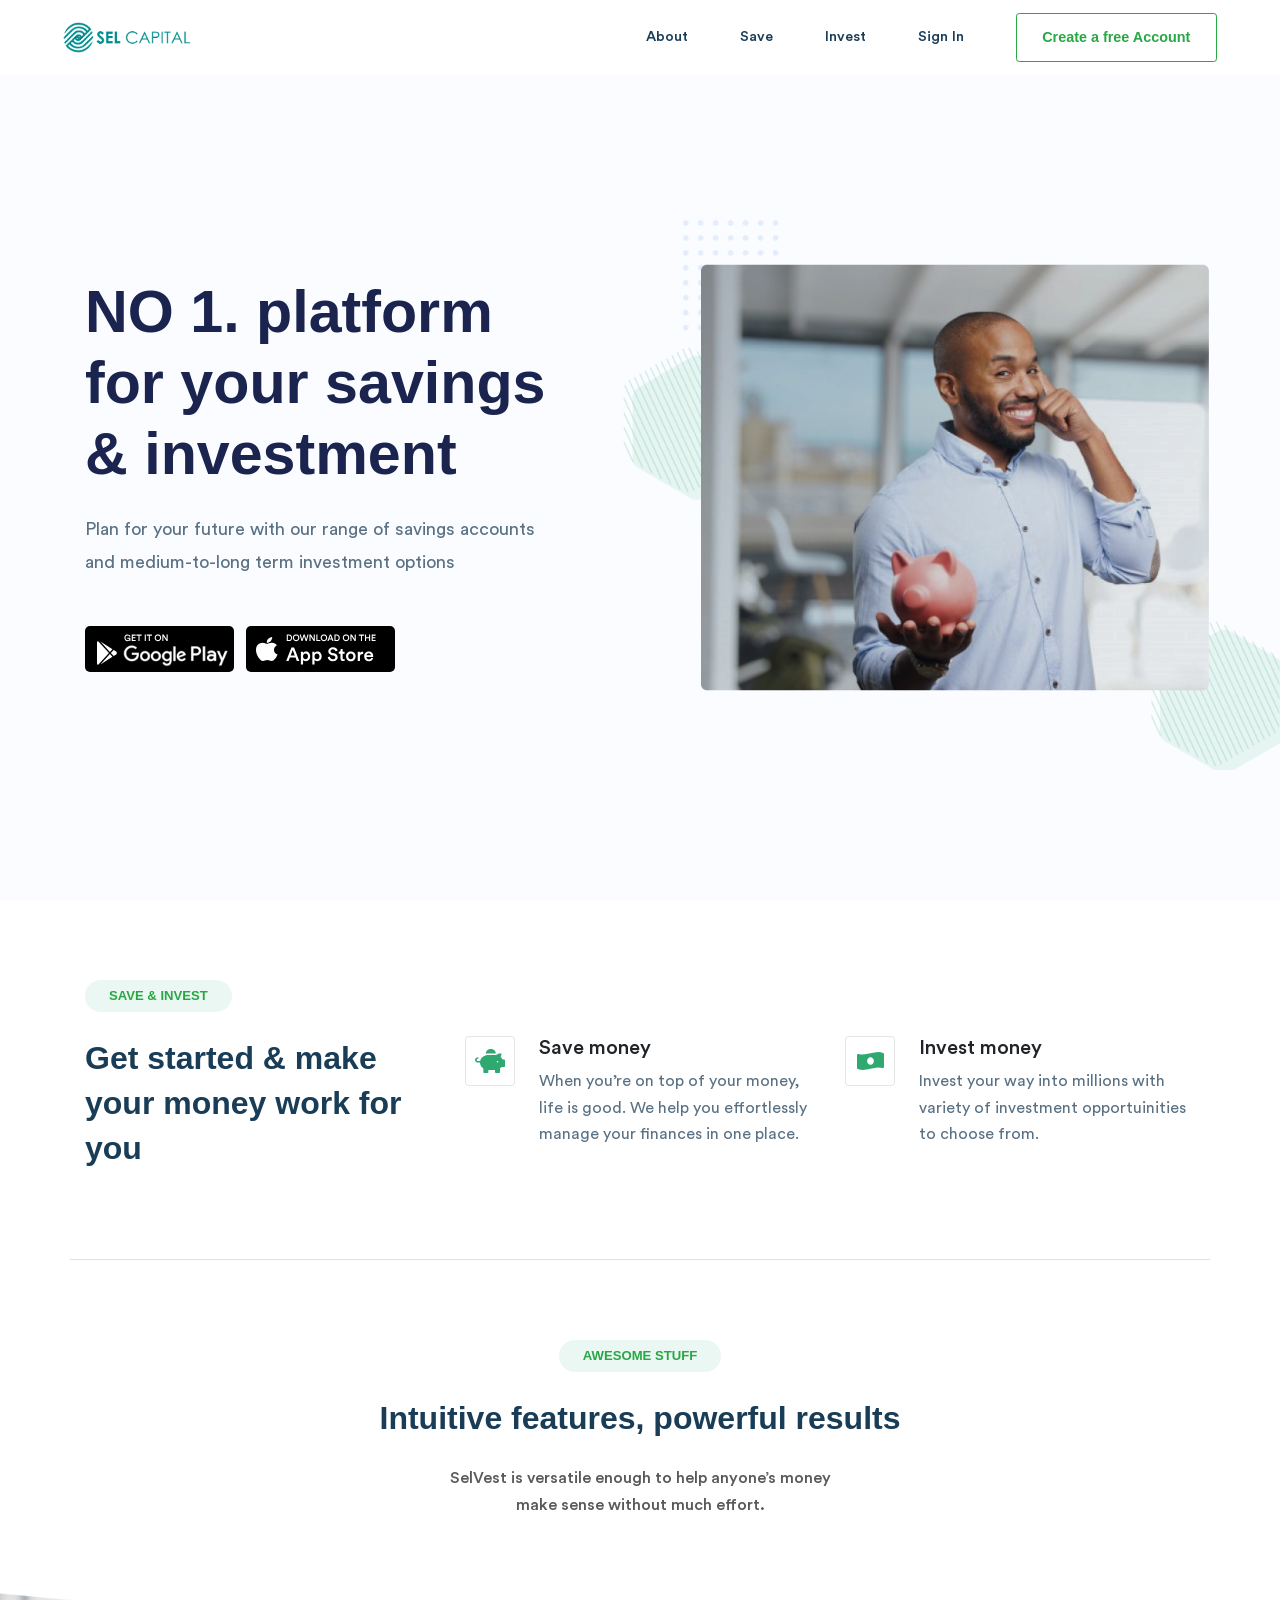
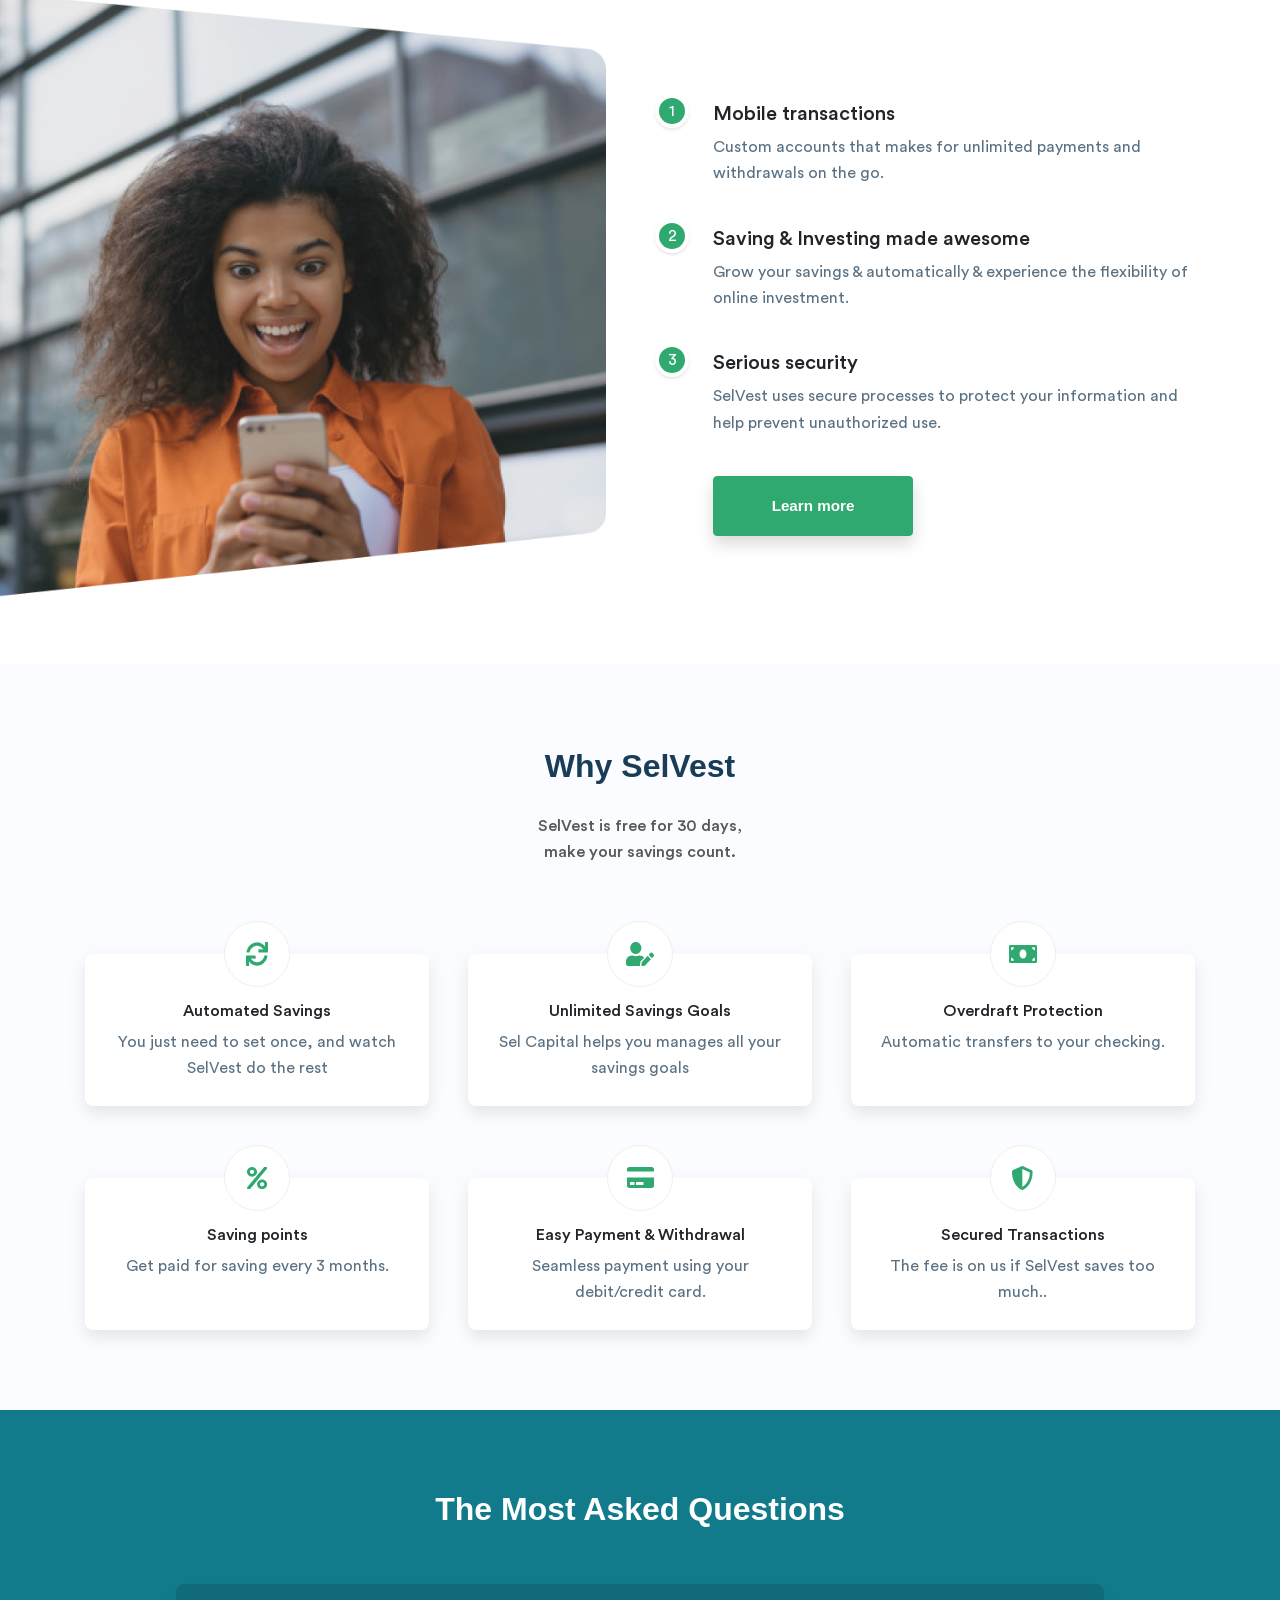
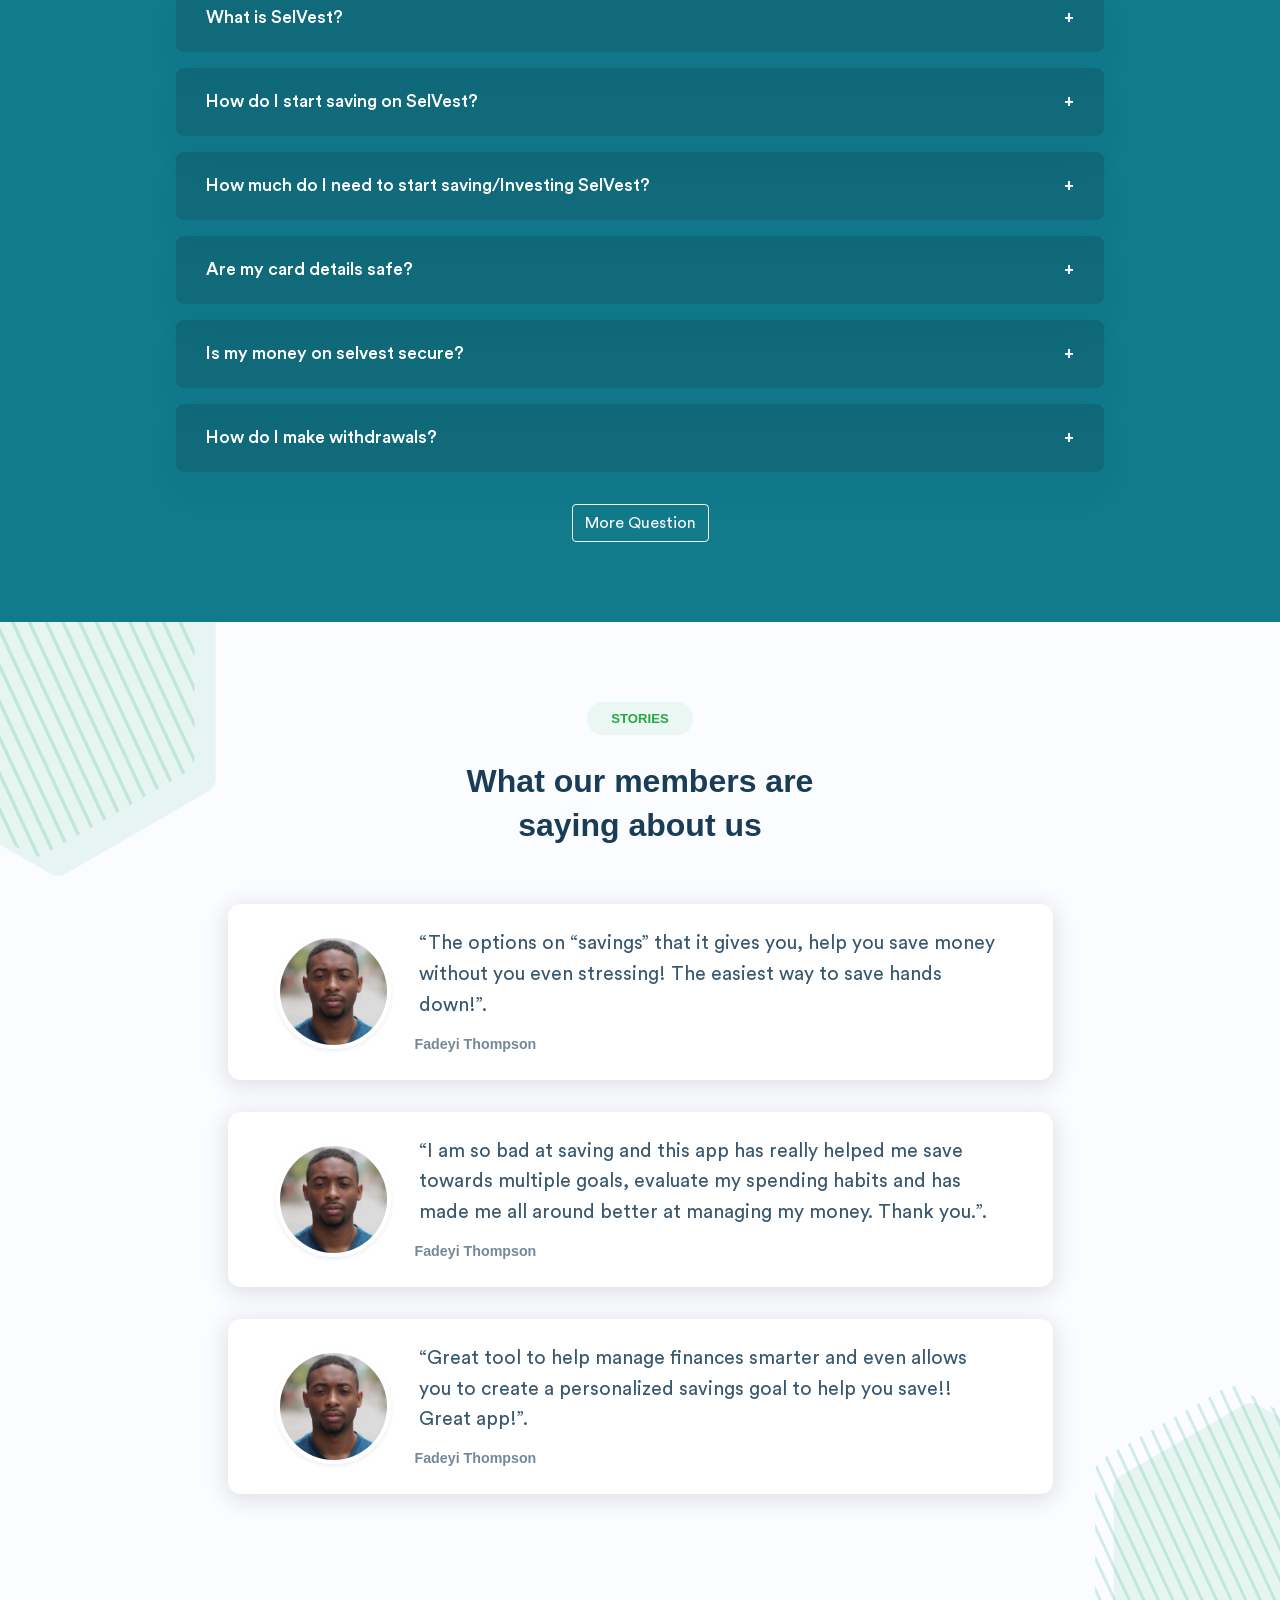
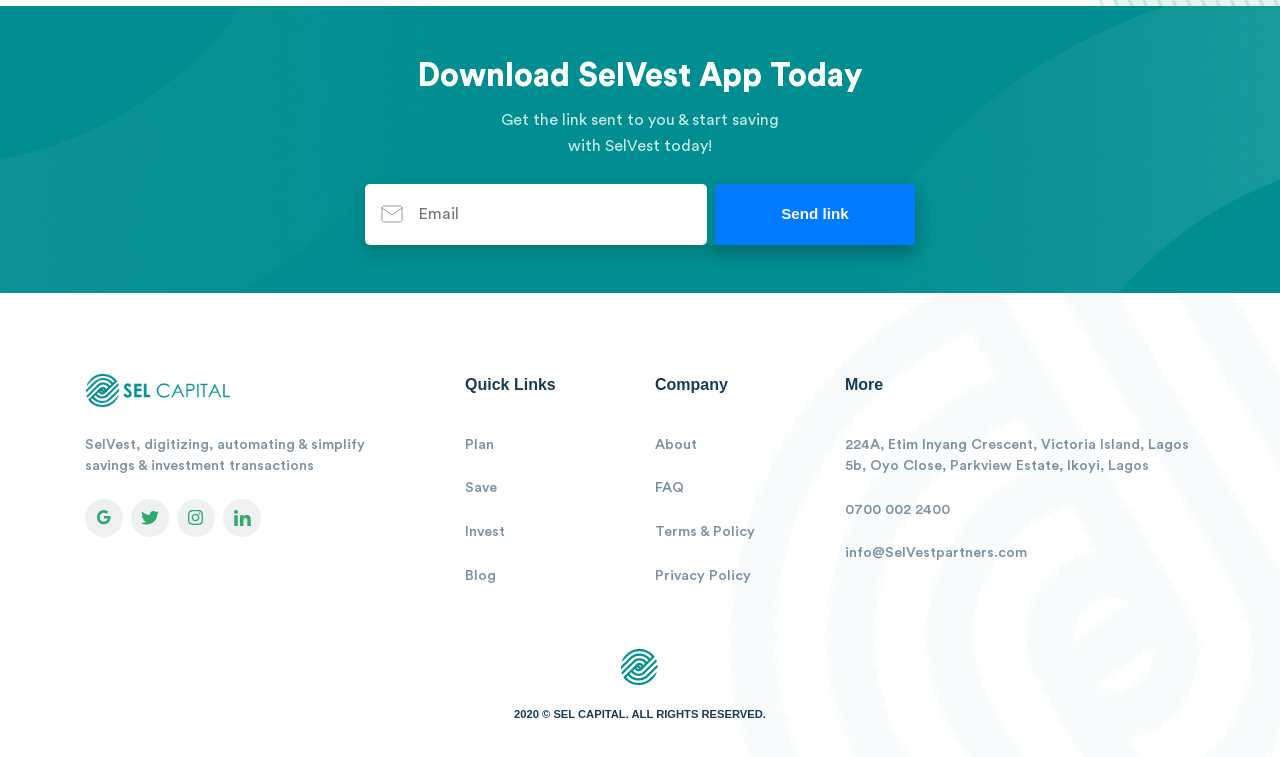
==== commit 2e76a36a: "update" ====
--- a/docs/index.html
+++ b/docs/index.html
@@ -6,7 +6,7 @@
     <meta http-equiv="X-UA-Compatible" content="ie=edge" />
     <title></title>
 
-    <link rel="stylesheet" href="assets/styles/styles-f516517559.css" />
+    <link rel="stylesheet" href="assets/styles/styles-04614e4c3b.css"/>
 
     <script src="assets/scripts/Vendor-70d1b98e7c.js"></script>
   </head>
@@ -29,8 +29,8 @@
                 >Save</a
               >
               <a href="invest.html" class="nav__link ml-5">Invest</a>
-              <a href="" class="nav__link ml-5">Blog</a>
-              <a href="" class="nav__link ml-5">FAQ</a>
+              <!-- <a href="" class="nav__link ml-5">Blog</a>
+              <a href="" class="nav__link ml-5">FAQ</a> -->
               <a href="login.html" class="nav__link ml-5">Sign In</a>
               <a
                 href="Signup.html"
@@ -405,17 +405,25 @@
                       <span
                         class="d-flex justify-content-start c-normal text-white"
                       >
-                        What is SelVest savings?
+                        What is SelVest?
                       </span>
                       <span class="minus text-white"> − </span>
                       <span class="plus text-white"> + </span>
                     </div>
                     <div class="faq__content">
                       <p class="c-normal">
-                        Lorem ipsum dolor, sit amet consectetur adipisicing
-                        elit. Alias et, cumque harum illum, veritatis odio
-                        aliquam voluptates iste atque, illo rerum? Aliquid vitae
-                        nihil incidunt odit a beatae, totam minima.
+                        SelVest is an app that helps you save and invest without
+                        having to think about it. SelVest can help you with the
+                        discipline needed to save money for the rainy days.
+                      </p>
+                      <p class="c-normal">
+                        You can choose to safelock a specific amount for a
+                        duration of time.
+                      </p>
+                      <p class="c-normal">
+                        We also make investment flexible &amp; stress free.
+                        Offering packages available from multiple profitable
+                        sectors.
                       </p>
                     </div>
                   </div>
@@ -424,17 +432,19 @@
                       <span
                         class="d-flex justify-content-start c-normal text-white"
                       >
-                        When do I earn referral bonus?
+                        How do I start saving on SelVest?
                       </span>
                       <span class="minus text-white"> − </span>
                       <span class="plus text-white"> + </span>
                     </div>
                     <div class="faq__content">
                       <p class="c-normal">
-                        Lorem ipsum dolor, sit amet consectetur adipisicing
-                        elit. Alias et, cumque harum illum, veritatis odio
-                        aliquam voluptates iste atque, illo rerum? Aliquid vitae
-                        nihil incidunt odit a beatae, totam minima.
+                        Visit the website or download the app to create an
+                        account. Set up your withdrawal account details; this is
+                        the bank account that funds you withdraw will get sent
+                        to. Enter your debit card details to activate your
+                        account and then make your first deposit. You may now
+                        proceed to use any of the Savings Plans to get started
                       </p>
                     </div>
                   </div>
@@ -443,19 +453,21 @@
                       <span
                         class="d-flex justify-content-start c-normal text-white"
                       >
-                        At what cost will my transactions on SelVest savings be
-                        processed?
+                        How much do I need to start saving/Investing SelVest?
                       </span>
                       <span class="minus text-white"> − </span>
                       <span class="plus text-white"> + </span>
                     </div>
                     <div class="faq__content">
                       <p class="c-normal">
-                        Lorem ipsum, dolor sit amet consectetur adipisicing
-                        elit. Deleniti fugit rem sit. Voluptatum placeat magni
-                        fuga saepe possimus quod exercitationem provident
-                        voluptate aspernatur perferendis. Quae, distinctio
-                        rerum. Ut, veritatis ipsam!
+                        Selvest is free to Join. <br />
+                        To add money to your account you can use any bank debit
+                        card,
+                        <br />
+
+                        For Savings: You can start saving with as low as
+                        &#8358;50. <br />
+                        For Investment: Depends on the offerings.
                       </p>
                     </div>
                   </div>
@@ -464,18 +476,17 @@
                       <span
                         class="d-flex justify-content-start c-normal text-white"
                       >
-                        How do I safelock my funds in my wallet?
+                        Are my card details safe?
                       </span>
                       <span class="minus text-white"> − </span>
                       <span class="plus text-white"> + </span>
                     </div>
                     <div class="faq__content">
                       <p class="c-normal">
-                        Lorem, ipsum dolor sit amet consectetur adipisicing
-                        elit. Sint odio dolore ea quibusdam inventore quae
-                        reiciendis quia voluptatum dolorum. Quasi non omnis
-                        voluptatum tempore magnam aliquam explicabo commodi iste
-                        perspiciatis!
+                        Your security is our major priority, so we work with a
+                        PCIDSS-compliant payment processor, Paystack to handle
+                        your card details. Your card details are extremely safe
+                        and are warehoused where they can never be compromised.
                       </p>
                     </div>
                   </div>
@@ -484,17 +495,20 @@
                       <span
                         class="d-flex justify-content-start c-normal text-white"
                       >
-                        Lorem ipsum dolor sit, amet consectetur?
+                        Is my money on selvest secure?
                       </span>
                       <span class="minus text-white"> − </span>
                       <span class="plus text-white"> + </span>
                     </div>
                     <div class="faq__content">
                       <p class="c-normal">
-                        Lorem ipsum dolor sit, amet consectetur adipisicing
-                        elit. Porro sapiente eaque est dolorem corporis iste
-                        laudantium, suscipit facere impedit non provident. Omnis
-                        hic vel provident doloribus aspernatur, quo illo sunt.
+                        The security of our users is of immense importance to
+                        us. We adopt bank level security measures in handling
+                        user’s information. SelVest supports the latest
+                        recommended secure cipher suites to encrypt all traffic
+                        in transit, including the use of TLS 1.2 protocols,
+                        AES256 encryption, and SHA2 signatures, whenever
+                        supported by the clients.
                       </p>
                     </div>
                   </div>
@@ -503,22 +517,41 @@
                       <span
                         class="d-flex justify-content-start c-normal text-white"
                       >
-                        How do I know my that data is secured?
+                        How do I make withdrawals?
                       </span>
                       <span class="minus text-white"> − </span>
                       <span class="plus text-white"> + </span>
                     </div>
                     <div class="faq__content">
                       <p class="c-normal">
-                        Lorem ipsum dolor sit amet consectetur, adipisicing
-                        elit. Reiciendis ea modi nihil delectus labore corrupti
-                        accusantium, ad commodi obcaecati, accusamus quasi
-                        possimus id minima nisi, facilis nesciunt ab
-                        consequuntur? Maxime!Rerum quasi delectus quidem! Modi
-                        nulla perspiciatis architecto neque nostrum expedita
-                        totam aliquam earum explicabo beatae labore numquam,
-                        dolores doloribus ab deserunt accusamus molestiae
-                        sapiente illum mollitia suscipit. Architecto, labore.
+                        Withdrawals are done with ease in real time. Follow
+                        these procedures to make a withdrawal:
+                      </p>
+                      <ol class="faq__list">
+                        <li>
+                          <span class="pr-2">1.</span>Select a plan in to your
+                          Selvest account.
+                        </li>
+                        <li><span class="pr-2">2.</span>Select your plan</li>
+                        <li>
+                          <span class="pr-2">3.</span>Enter the amount you want
+                          to withdraw
+                        </li>
+                        <li>
+                          <span class="pr-2">4.</span>Select the withdrawal
+                          destination.
+                        </li>
+                        <li>
+                          <span class="pr-2">5.</span>Make your withdrawal.
+                          that's all
+                        </li>
+                      </ol>
+                      <p class="c-normal">
+                        If you have not added your bank details, tap “Banks &
+                        Cards”. Under “Banks” provide details of the preferred
+                        bank account to be credited and save. If withdrawal is
+                        not settled after six hours, do send us a message on any
+                        of our channels: Twitter, Instagram, Email or Live Chat.
                       </p>
                     </div>
                   </div>
@@ -579,10 +612,9 @@
                 class="testimonial__content text-center text-md-left mt-3 mt-md-0"
               >
                 <p class="testimonial__text c-normal px-1">
-                  &OpenCurlyDoubleQuote;Lorem ipsum dolor sit amet consectetur
-                  adipisicing elit. Quis, porro pariatur repudiandae tenetur
-                  maxime quasi reiciendis ipsa asperiores, molestiae cum atque
-                  excepturi est beatae non&CloseCurlyDoubleQuote;.
+                  &OpenCurlyDoubleQuote;The options on “savings” that it gives
+                  you, help you save money without you even stressing! The
+                  easiest way to save hands down!&CloseCurlyDoubleQuote;.
                 </p>
 
                 <small class="testimonial__label"> Fadeyi Thompson </small>
@@ -596,10 +628,10 @@
               </div>
               <div class="testimonial__content">
                 <p class="testimonial__text c-normal px-1">
-                  &OpenCurlyDoubleQuote;Lorem ipsum dolor sit amet consectetur
-                  adipisicing elit. Quis, porro pariatur repudiandae tenetur
-                  maxime quasi reiciendis ipsa asperiores, molestiae cum atque
-                  excepturi est beatae non&CloseCurlyDoubleQuote;.
+                  &OpenCurlyDoubleQuote;I am so bad at saving and this app has
+                  really helped me save towards multiple goals, evaluate my
+                  spending habits and has made me all around better at managing
+                  my money. Thank you.&CloseCurlyDoubleQuote;.
                 </p>
 
                 <small class="testimonial__label"> Fadeyi Thompson </small>
@@ -613,10 +645,9 @@
               </div>
               <div class="testimonial__content">
                 <p class="testimonial__text c-normal px-1">
-                  &OpenCurlyDoubleQuote;Lorem ipsum dolor sit amet consectetur
-                  adipisicing elit. Quis, porro pariatur repudiandae tenetur
-                  maxime quasi reiciendis ipsa asperiores, molestiae cum atque
-                  excepturi est beatae non&CloseCurlyDoubleQuote;.
+                  &OpenCurlyDoubleQuote;Great tool to help manage finances
+                  smarter and even allows you to create a personalized savings
+                  goal to help you save!! Great app!&CloseCurlyDoubleQuote;.
                 </p>
 
                 <small class="testimonial__label"> Fadeyi Thompson </small>
@@ -636,9 +667,9 @@
                 Download SelVest App Today
               </h1>
               <p class="text-white">
-                Lorem ipsum dolor sit amet consectetur adipis
+                Get the link sent to you &amp; start saving
                 <br class="d-none d-sm-inline-block" />
-                SelVest & get referral bonus
+                with SelVest today!
               </p>
               <div
                 class="text-center shadow mx-auto d-inline-flex flex-column flex-md-row mt-2"
@@ -675,8 +706,8 @@
                 <img src="assets/images/logo.png" class="logo" />
               </li>
               <li>
-                Lorem ipsum dolor sit amet, consectetur adipiscing elit. Orci
-                sociis porttitor varius neque viverra.
+                SelVest, digitizing, automating & simplify savings &amp;
+                investment transactions
               </li>
               <li
                 class="d-flex align-items-center justify-content-center justify-content-sm-start"
